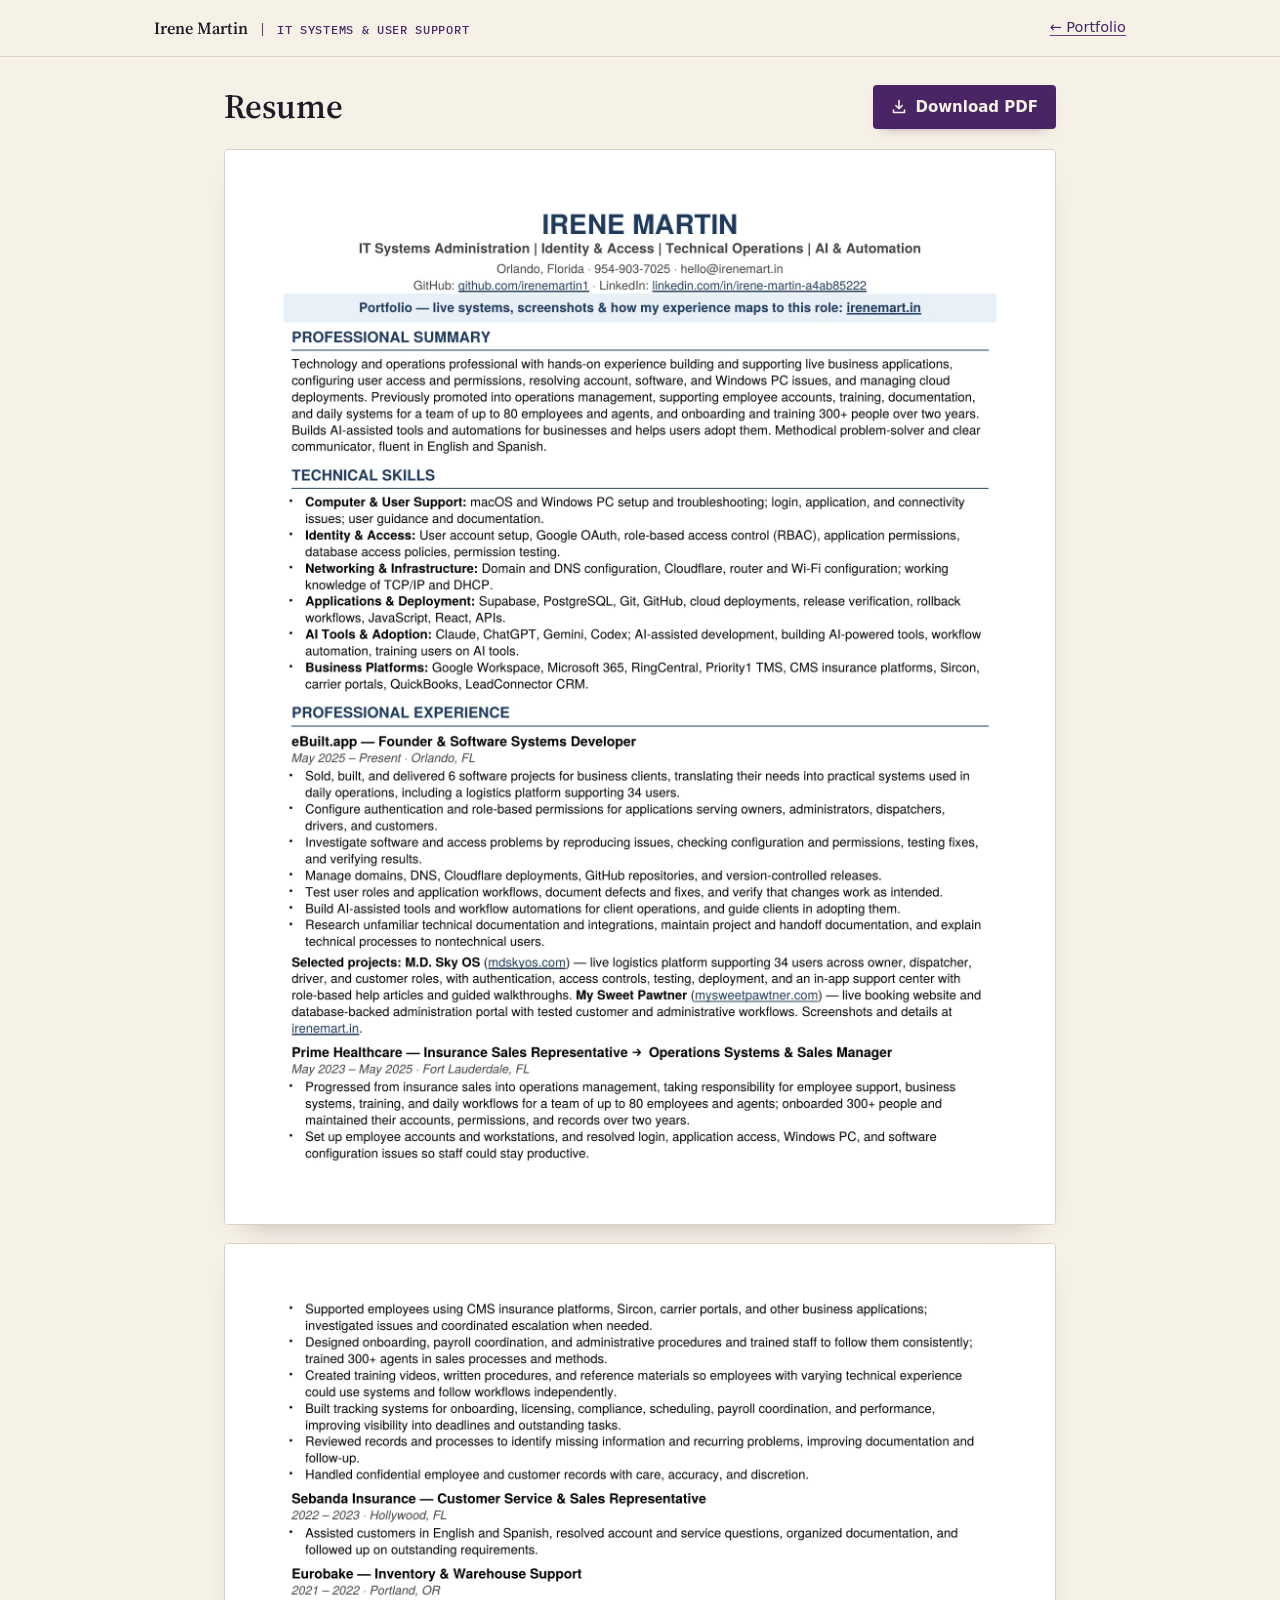
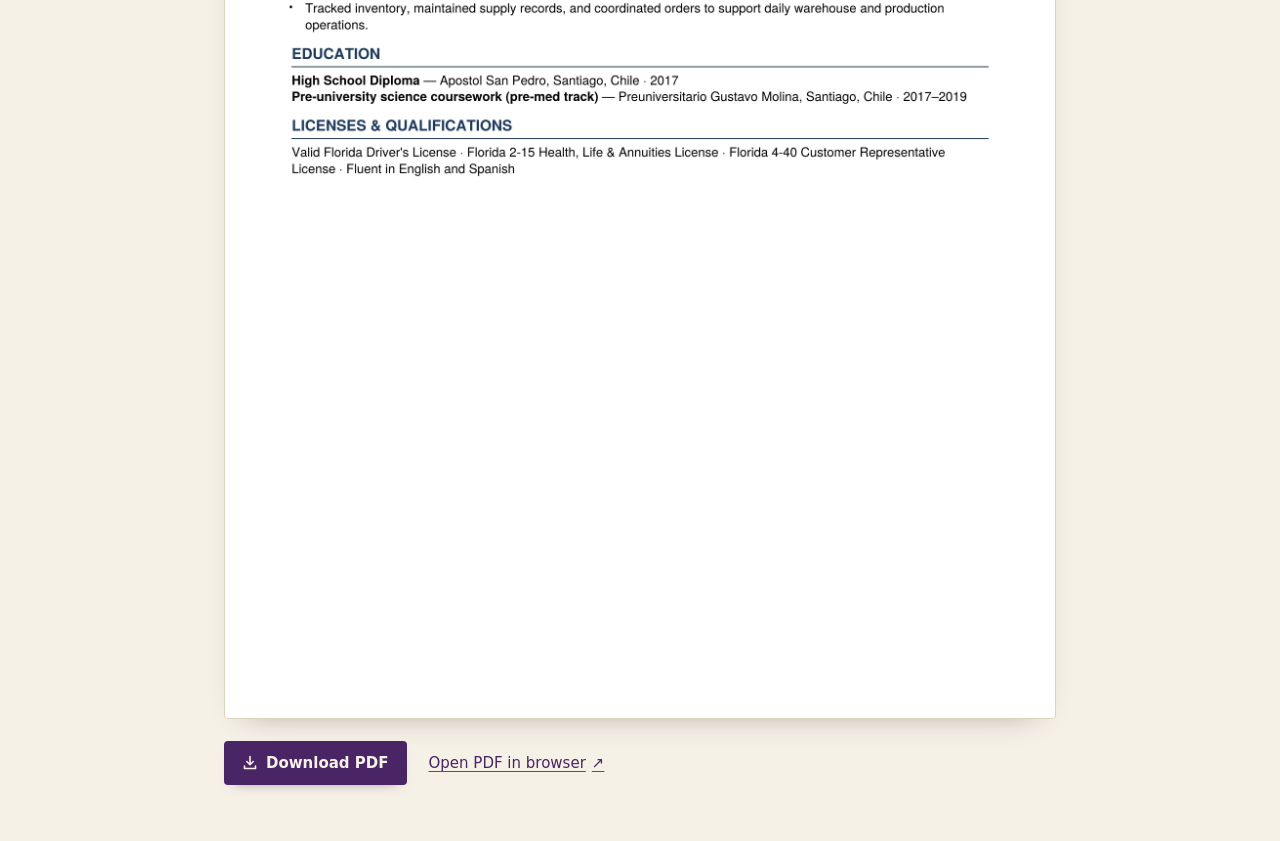
==== resume/index.html @ e800e4c5 "Resume: view page first (/resume/), then download; fresh PDF URL and no-cache headers The old /asset" ====
<!doctype html>
<html lang="en">
<head>
  <meta charset="utf-8">
  <meta name="viewport" content="width=device-width, initial-scale=1">
  <title>Resume: Irene Martin</title>
  <meta name="description" content="Resume of Irene Martin, Orlando FL. IT systems, identity and access, technical operations.">
  <meta name="theme-color" content="#f7f1e5">
  <link rel="canonical" href="https://irenemart.in/resume/">
  <link rel="icon" href="/favicon.svg" type="image/svg+xml">
  <link rel="stylesheet" href="/assets/styles.css?v=26">
</head>
<body class="resume-page">
<a class="skip" href="#main">Skip to content</a>
<header class="topbar">
  <div class="wrap topbar__inner">
    <a class="brand" href="/" aria-label="Irene Martin, IT Systems and User Support — back to portfolio"><span class="brand__name">Irene Martin</span><span class="brand__sep" aria-hidden="true">|</span><span class="brand__role">IT Systems &amp; User Support</span></a>
    <a class="textlink resume-back" href="/">← Portfolio</a>
  </div>
</header>
<main id="main" class="wrap resume">
  <div class="resume__bar">
    <h1 class="resume__title">Resume</h1>
    <a class="btn btn--resume" href="/resume/Irene-Martin-Resume.pdf" download="Irene-Martin-Resume.pdf" aria-label="Download Irene Martin's resume (PDF)"><svg class="ico" viewBox="0 0 16 16" aria-hidden="true" focusable="false"><path d="M8 1.5v8.2m0 0L4.8 6.5M8 9.7l3.2-3.2M2.5 11v2.5h11V11" fill="none" stroke="currentColor" stroke-width="1.6" stroke-linecap="round" stroke-linejoin="round"/></svg>Download PDF</a>
  </div>
  <div class="resume__pages">
    <picture><source type="image/webp" srcset="/resume/page-1.webp"><img class="resume__page" src="/resume/page-1.png" width="1700" height="2200" alt="Irene Martin resume, page 1 of 2: contact details, professional summary, technical skills, and experience at eBuilt.app and Prime Healthcare. Download the PDF for selectable text."></picture>
    <picture><source type="image/webp" srcset="/resume/page-2.webp"><img class="resume__page" src="/resume/page-2.png" width="1700" height="2200" loading="lazy" alt="Irene Martin resume, page 2 of 2. Download the PDF for selectable text."></picture>
  </div>
  <p class="resume__foot"><a class="btn btn--resume" href="/resume/Irene-Martin-Resume.pdf" download="Irene-Martin-Resume.pdf" aria-label="Download Irene Martin's resume (PDF)"><svg class="ico" viewBox="0 0 16 16" aria-hidden="true" focusable="false"><path d="M8 1.5v8.2m0 0L4.8 6.5M8 9.7l3.2-3.2M2.5 11v2.5h11V11" fill="none" stroke="currentColor" stroke-width="1.6" stroke-linecap="round" stroke-linejoin="round"/></svg>Download PDF</a> <a class="textlink" href="/resume/Irene-Martin-Resume.pdf" target="_blank" rel="noopener">Open PDF in browser<span class="sr-only"> (opens in new tab)</span> ↗</a></p>
</main>
</body>
</html>
---- assets/styles.css ----
/* Irene Martin — modern library catalog: cream, plum, structured grids.
   Headings: Source Serif 4 (600). Labels: IBM Plex Mono. Body: system sans. All OFL, self-hosted. */

@font-face { font-family: "Source Serif 4"; src: url("/assets/fonts/source-serif-4-600.woff") format("woff"); font-weight: 600; font-display: swap; }
@font-face { font-family: "IBM Plex Mono"; src: url("/assets/fonts/ibm-plex-mono-400.woff") format("woff"); font-weight: 400; font-display: swap; }
@font-face { font-family: "IBM Plex Mono"; src: url("/assets/fonts/ibm-plex-mono-500.woff") format("woff"); font-weight: 500; font-display: swap; }

:root {
  --cream: #f6f1e7;
  --cream-2: #eee6d6;
  --paper: #fcf9f3;
  --ink: #1f1a26;
  --ink-2: #413a49;
  --muted: #675f6e;
  --line: #ddd2bf;
  --plum: #4a2565;
  --plum-2: #6b3f88;
  --lilac: #ddd0e8;
  --lilac-soft: #efe8f4;
  --night: #1f1928;

  --serif: "Source Serif 4", Georgia, "Times New Roman", serif;
  --sans: ui-sans-serif, system-ui, -apple-system, "Segoe UI", Roboto, "Helvetica Neue", Arial, sans-serif;
  --mono: "IBM Plex Mono", ui-monospace, "SF Mono", Menlo, Consolas, monospace;

  --wrap: 1060px;
  --gutter: clamp(20px, 5vw, 44px);
  color-scheme: light;
}

*, *::before, *::after { box-sizing: border-box; }
html { scroll-behavior: smooth; scroll-padding-top: 60px; -webkit-text-size-adjust: 100%; }
body { margin: 0; background: var(--cream); color: var(--ink); font: 400 16px/1.6 var(--sans); -webkit-font-smoothing: antialiased; }
h1, h2, h3, h4, p, ul, ol, dl, dd, figure { margin: 0; }
ul, ol { padding: 0; list-style: none; }
h1, h2, h3, h4 { font-weight: 600; }
img { display: block; max-width: 100%; height: auto; }
[hidden] { display: none !important; }
a { color: inherit; text-decoration-color: var(--plum-2); text-decoration-thickness: 1px; text-underline-offset: 3px; }
a:hover { color: var(--plum); text-decoration-thickness: 2px; }
:focus-visible { outline: 2px solid var(--plum); outline-offset: 3px; }
.sr-only { position: absolute; width: 1px; height: 1px; overflow: hidden; clip: rect(0 0 0 0); white-space: nowrap; }
.skip { position: absolute; left: 12px; top: -60px; z-index: 10; background: var(--plum); color: var(--cream); padding: 10px 14px; }
.skip:focus { top: 12px; }
.wrap { max-width: var(--wrap); margin: 0 auto; padding: 0 var(--gutter); }

/* Catalog-style labels */
.label, .eyebrow, .kit dt, .status, .timeline__date, .gallery__hint, .idcard dt, .stats span { display: block; margin-top: 8px; font-size: 14px; line-height: 1.45; color: var(--ink-2); }
.label { color: var(--plum); display: flex; align-items: center; gap: 12px; }
.label::after { content: ""; flex: 1; height: 1px; background: var(--line); }
.label--spaced { margin-top: 48px; }

/* Top bar */
.topbar { position: sticky; top: 0; z-index: 5; background: rgba(246, 241, 231, .95); backdrop-filter: blur(8px); -webkit-backdrop-filter: blur(8px); border-bottom: 1px solid var(--line); }
.topbar__inner { display: flex; align-items: center; justify-content: space-between; height: 56px; }
.brand { display: flex; align-items: baseline; gap: 10px; text-decoration: none; color: var(--ink); min-width: 0; }
.brand__name { font: 600 17px/1.1 var(--serif); white-space: nowrap; }
.brand__sep { color: var(--plum-2); font: 400 15px/1 var(--mono); }
.brand__role { font: 500 11.5px/1.2 var(--mono); letter-spacing: .06em; text-transform: uppercase; color: var(--plum); white-space: nowrap; }
.nav { display: flex; gap: 26px; }
.nav a { font-size: 14.5px; color: var(--ink-2); text-decoration: none; padding: 6px 0; }
.nav { align-items: center; }
.nav a:hover, .nav a[aria-current="true"] { color: var(--plum); box-shadow: inset 0 -2px 0 var(--plum); }
@media (max-width: 640px) {
  .topbar__inner { flex-direction: column; align-items: stretch; height: auto; padding-top: 10px; gap: 4px; }
  .brand { gap: 8px; }
  .brand__name { font-size: 16px; }
  .brand__role { font-size: 10px; letter-spacing: .05em; }
  .topbar nav { border-top: 1px solid var(--line); margin: 0 -2px; }
  .nav { justify-content: space-between; gap: 8px; }
  .nav a { display: block; font-size: 14px; padding: 10px 2px; }
}
@media (max-width: 640px) { html { scroll-padding-top: 96px; } }
@media (max-width: 350px) { .brand__name { font-size: 15px; } .brand__role { font-size: 9px; } .brand { gap: 6px; } }

/* Hero */
.hero { padding: clamp(36px, 6vw, 64px) 0 clamp(28px, 4vw, 40px); }
.hero__grid { display: grid; grid-template-columns: minmax(0, 1fr) 190px; gap: 28px clamp(32px, 5vw, 64px); align-items: start; }

/* Portrait as a library card: photo + catalog fields */
.idcard { margin-top: 30px; background: var(--paper); border: 1px solid var(--line); border-top: 3px solid var(--plum); border-radius: 4px; padding: 6px; }
.portrait { width: 100%; aspect-ratio: 4 / 5; object-fit: cover; object-position: center; border-radius: 2px; }
.idcard__info { padding: 10px 6px 4px; }
.idcard__name { display: block; font: 600 19px/1.15 var(--serif); color: var(--ink); }
.idcard__rows { margin-top: 8px; border-top: 1px solid var(--line); }
.idcard__rows div { display: grid; grid-template-columns: 54px 1fr; gap: 8px; padding: 5px 0; border-bottom: 1px dashed var(--line); font-size: 13px; }
.idcard__rows div:last-child { border-bottom: 0; }
.idcard dt { font-size: 10.5px; color: var(--plum-2); padding-top: 2px; }
.idcard dd { color: var(--ink-2); }

.eyebrow { color: var(--plum); }
.hero h1 { margin-top: 14px; font: 600 clamp(32px, 4.2vw, 50px)/1.08 var(--serif); letter-spacing: -.015em; color: var(--ink); max-width: 20ch; }
.amp { color: var(--plum-2); }
.hero__lede { margin-top: 18px; max-width: 58ch; font-size: 19px; line-height: 1.55; color: var(--ink); }
.hero__body { margin-top: 12px; max-width: 66ch; font-size: 16px; line-height: 1.65; color: var(--ink-2); }
.hero__actions { margin-top: 24px; display: flex; flex-wrap: wrap; align-items: center; gap: 12px 22px; }

.btn { display: inline-flex; align-items: center; gap: 6px; min-height: 44px; padding: 0 20px; background: var(--plum); color: var(--cream); font-weight: 500; font-size: 15px; text-decoration: none; border-radius: 4px; transition: background .2s, color .2s; }
.btn:hover { background: var(--ink); color: var(--cream); }
.btn--primary { min-height: 50px; padding: 0 24px; font-size: 15.5px; font-weight: 600; box-shadow: 0 8px 18px -10px rgba(74, 37, 101, .7); }
.ico { width: 16px; height: 16px; flex: none; }
.btn--outline { background: transparent; color: var(--plum); box-shadow: inset 0 0 0 1px var(--plum); }
.btn--outline:hover { background: var(--lilac-soft); color: var(--plum); }
.textlink { display: inline-flex; align-items: center; gap: 6px; font-size: 15px; color: var(--plum); }

@media (max-width: 860px) {
  .hero__grid { grid-template-columns: 1fr; }
  .idcard { order: -1; margin-top: 0; display: grid; grid-template-columns: 96px minmax(0, 1fr); gap: 14px; align-items: center; max-width: 380px; }
  .idcard__info { padding: 0 4px 0 0; }
}

/* Stat strip */
.proof { padding: 0 0 clamp(8px, 2vw, 16px); }
.stats { display: grid; grid-template-columns: repeat(3, minmax(0, 1fr)); border: 1px solid var(--line); border-radius: 4px; background: var(--paper); }
.stats li { padding: 18px 22px; }
.stats li + li { border-left: 1px solid var(--line); }
.stats b { display: block; font: 600 clamp(28px, 3.4vw, 38px)/1 var(--serif); color: var(--plum); }
.stats span { display: block; margin-top: 8px; font-size: 11px; color: var(--muted); letter-spacing: .04em; }
.stats__link { display: inline-block; margin-top: 8px; font-size: 13px; font-weight: 500; color: var(--plum); }
.stats__link span { display: inline; margin: 0; font-size: inherit; color: #c99a2e; letter-spacing: 0; }
@media (max-width: 640px) {
  .stats { grid-template-columns: 1fr; }
  .stats li + li { border-left: 0; border-top: 1px solid var(--line); }
}

/* Sections */
.section { padding: clamp(48px, 7vw, 80px) 0; }
.section--tint { background: var(--cream-2); }
.title { font: 600 clamp(28px, 3.4vw, 38px)/1.12 var(--serif); color: var(--ink); letter-spacing: -.01em; }
.title--sm { font-size: clamp(24px, 2.8vw, 30px); }
.section--tight { padding: clamp(40px, 5vw, 60px) 0; }

/* What OCLS needs. Where I've done it. */
.fit { margin-top: 22px; border-top: 2px solid var(--plum); }
.fit > div { display: grid; grid-template-columns: 260px minmax(0, 1fr); gap: 4px 28px; padding: 16px 0; border-bottom: 1px solid var(--line); }
.fit dt { font: 600 18px/1.3 var(--serif); color: var(--ink); }
.fit dt span { display: block; margin-top: 5px; font: 500 10.5px/1.3 var(--mono); letter-spacing: .06em; text-transform: uppercase; color: var(--plum-2); }
.fit dd { font-size: 15.5px; line-height: 1.6; color: var(--ink-2); }
@media (max-width: 700px) { .fit > div { grid-template-columns: 1fr; } }

/* How I approach a problem */
.steps { margin-top: 18px; display: grid; grid-template-columns: repeat(5, minmax(0, 1fr)); gap: 0 22px; counter-reset: st; }
.steps li { counter-increment: st; padding-top: 14px; border-top: 2px solid var(--plum); font-size: 14.5px; line-height: 1.55; color: var(--ink-2); }
.steps li::before { content: counter(st); display: block; margin-bottom: 6px; font: 500 12px/1 var(--mono); color: var(--plum-2); }
.steps b { display: block; margin-bottom: 4px; font: 600 17px/1.25 var(--serif); color: var(--ink); }
@media (max-width: 900px) {
  .steps { grid-template-columns: 1fr; gap: 0; }
  .steps li { display: grid; grid-template-columns: 26px minmax(0, 1fr); column-gap: 10px; padding: 12px 0; border-top: 1px solid var(--line); }
  .steps li:first-child { border-top: 2px solid var(--plum); }
  .steps li::before { grid-row: span 2; margin: 3px 0 0; }
  .steps b { margin-bottom: 2px; }
}

/* Skills index */
.kit { margin-top: 14px; background: var(--paper); border: 1px solid var(--line); border-radius: 4px; padding: 4px 20px; }
.kit div { display: grid; grid-template-columns: 240px minmax(0, 1fr); gap: 4px 20px; padding: 11px 0; }
.kit div + div { border-top: 1px solid var(--line); }
.kit dt { color: var(--plum); padding-top: 2px; font-size: 11.5px; }
.kit dd { font-size: 15px; color: var(--ink-2); }
@media (max-width: 600px) { .kit div { grid-template-columns: 1fr; } .kit { padding: 4px 16px; } }

/* Work */
.projects { display: grid; gap: 20px; }
.project { display: grid; grid-template-columns: 1fr; gap: 28px; align-items: start; background: var(--paper); border: 1px solid var(--line); border-top: 4px solid var(--plum); border-radius: 4px; padding: clamp(22px, 3vw, 32px); overflow: hidden; }
.project__text { display: grid; grid-template-columns: minmax(0, 1fr) minmax(0, 1.2fr); gap: 0 40px; min-width: 0; }
.project__text > .status, .project__text > h3, .project__text > .project__sub { grid-column: 1; }
.project__text > .ticks { grid-column: 2; grid-row: 1 / span 4; margin-top: 0; }
.project__text > .project__foot { grid-column: 1; align-self: end; border-top: 0; padding-top: 18px; flex-direction: column; align-items: flex-start; }
@media (max-width: 900px) {
  .project__text { display: flex; flex-direction: column; }
  .project__text > .ticks { margin-top: 16px; }
  .project__text > .project__foot { border-top: 1px solid var(--line); padding-top: 14px; flex-direction: row; align-items: center; }
}
.status { display: inline-flex; align-items: center; gap: 8px; color: var(--plum); }
.status span { width: 8px; height: 8px; border-radius: 50%; background: #3f8a5a; box-shadow: 0 0 0 3px rgba(63, 138, 90, .18); }
.project h3 { margin-top: 10px; font: 600 28px/1.1 var(--serif); color: var(--ink); }
.project__sub { margin-top: 4px; font-size: 14.5px; color: var(--muted); }
.ticks { margin-top: 16px; flex: 1; }
.ticks li { position: relative; padding-left: 18px; margin-bottom: 7px; font-size: 15px; color: var(--ink-2); }
.ticks li::before { content: ""; position: absolute; left: 0; top: .6em; width: 7px; height: 7px; background: var(--plum-2); border-radius: 1px; }
.project__foot { margin-top: 14px; padding-top: 14px; border-top: 1px solid var(--line); display: flex; flex-wrap: wrap; justify-content: space-between; align-items: center; gap: 10px 16px; }
.project__foot span { font: 400 12.5px/1.4 var(--mono); color: var(--muted); }
@media (max-width: 900px) { .project { grid-template-columns: 1fr; } }

/* Phone-frame galleries */
.gallery { min-width: 0; }
.gallery__row { display: flex; justify-content: safe center; align-items: flex-start; padding: 8px 4px 12px; overflow-x: auto; scroll-snap-type: x proximity; scrollbar-width: thin; }
.phone { scroll-snap-align: start; }
.phone { flex: none; width: 176px; margin: 0; position: relative; }
.gallery__row { gap: 14px; }
.phone + .phone { margin-left: 0; }
.phone:nth-child(2) { margin-top: 24px; }
.gallery { border-top: 1px solid var(--line); padding-top: 22px; }
.phone__btn { display: block; width: 100%; padding: 7px; border: 0; border-radius: 26px; background: var(--night); box-shadow: 0 1px 0 rgba(255,255,255,.08) inset, 0 18px 34px -16px rgba(31, 26, 38, .55), 0 2px 6px rgba(31, 26, 38, .2); cursor: zoom-in; transition: transform .25s ease; }
.phone__btn:hover { transform: translateY(-4px); }
.phone__btn:focus-visible { outline: 3px solid var(--plum-2); outline-offset: 4px; }
.phone__btn picture, .phone__btn img { display: block; width: 100%; height: auto; border-radius: 20px; background: #eee; }
.phone figcaption { margin-top: 10px; padding: 0 6px; font-size: 12.5px; line-height: 1.4; color: var(--muted); text-align: center; }
.phone--wide { width: 250px; }
.gallery__hint { display: none; }
.gallery:not(.is-static) .gallery__hint { display: block; margin-top: 4px; color: var(--plum-2); text-align: right; }
@media (max-width: 900px) {
  .gallery { margin: 0 calc(-1 * clamp(22px, 3vw, 32px)); }
  .gallery__row { justify-content: flex-start; gap: 16px; overflow-x: auto; scroll-snap-type: x mandatory; padding: 8px clamp(22px, 3vw, 32px) 12px; scrollbar-width: thin; -webkit-overflow-scrolling: touch; }
  .phone, .phone + .phone { margin: 0; scroll-snap-align: start; }
  .phone { width: 62vw; max-width: 220px; }
  .phone--wide { width: 78vw; max-width: 300px; }
  .gallery.is-static .gallery__hint { display: none; }
.gallery:not(.is-static) .gallery__hint { display: block; margin-top: 4px; color: var(--plum-2); text-align: right; }
  .gallery__hint { display: block; padding: 0 clamp(22px, 3vw, 32px); color: var(--plum-2); }
}

.more-shots { margin-top: 6px; }
.more-shots summary { display: inline-flex; align-items: center; gap: 8px; cursor: pointer; padding: 8px 14px; border: 1px solid var(--line); border-radius: 999px; font-size: 14px; font-weight: 500; color: var(--plum); list-style: none; }
.more-shots summary::-webkit-details-marker { display: none; }
.more-shots summary::after { content: "+"; font: 500 16px/1 var(--mono); }
.more-shots[open] summary::after { content: "−"; }
.more-shots summary:hover { background: var(--lilac-soft); }
.gallery__row--more { margin-top: 14px; justify-content: flex-start; }
.gallery__row--more .phone { width: 150px; }
.gallery__row--more .phone:nth-child(2) { margin-top: 0; }
.project + .project { margin-top: 20px; }

/* Lightbox */
.lightbox { padding: 0; border: 0; background: transparent; max-width: 92vw; max-height: 92vh; overflow: visible; }
.lightbox::backdrop { background: rgba(31, 25, 40, .86); }
.lightbox__img { display: block; max-width: 92vw; max-height: 88vh; width: auto; height: auto; border-radius: 18px; box-shadow: 0 20px 60px rgba(0,0,0,.5); }
.lightbox__close { position: absolute; top: -14px; right: -14px; width: 40px; height: 40px; border-radius: 50%; border: 0; background: var(--cream); color: var(--plum); font-size: 24px; line-height: 40px; cursor: pointer; }
.lightbox__close:focus-visible { outline: 2px solid var(--lilac); outline-offset: 2px; }
@media (max-width: 600px) { .lightbox__close { top: 8px; right: 8px; } }

/* Experience */
.timeline { margin-top: 14px; background: var(--paper); border: 1px solid var(--line); border-radius: 4px; padding: 0 20px; }
.timeline li { display: grid; grid-template-columns: 170px minmax(0, 1fr); gap: 4px 24px; padding: 16px 0; }
.timeline li + li { border-top: 1px solid var(--line); }
.timeline__date { color: var(--plum-2); padding-top: 3px; font-size: 11.5px; }
.timeline__role { font-size: 16px; }
.timeline__role b { font-weight: 600; }
.timeline li p:last-child { margin-top: 4px; font-size: 15px; color: var(--ink-2); }
@media (max-width: 600px) { .timeline li { grid-template-columns: 1fr; } .timeline { padding: 0 16px; } }

/* Contact */
.contact { background: var(--night); color: var(--cream); padding: clamp(48px, 7vw, 72px) 0 0; }
.contact .title { color: var(--cream); }
.contact__grid { display: grid; grid-template-columns: minmax(0, 1fr) auto; gap: 18px 40px; align-items: end; padding-bottom: clamp(36px, 5vw, 56px); }
.contact__note { margin-top: 8px; color: #c4bacb; font-size: 15px; }
.contact__links { text-align: right; }
.contact__email { font: 600 clamp(24px, 3.4vw, 36px)/1.15 var(--serif); text-decoration-color: var(--lilac); text-underline-offset: 6px; overflow-wrap: anywhere; }
.contact__email:hover { color: var(--lilac); }
.contact__links p { margin-top: 14px; display: flex; flex-wrap: wrap; justify-content: flex-end; gap: 8px 22px; font-size: 14.5px; }
.contact a { text-decoration-color: var(--lilac); }
.contact a:hover { color: var(--lilac); }
.contact :focus-visible { outline-color: var(--lilac); }
.footer { position: relative; display: flex; flex-wrap: wrap; justify-content: space-between; gap: 10px; padding-top: 18px; padding-bottom: 28px; font-size: 13px; color: #a69caf; }
.footer::before { content: ""; position: absolute; top: 0; left: var(--gutter); right: var(--gutter); border-top: 1px solid #382d44; }
@media (max-width: 700px) {
  .contact__grid { grid-template-columns: 1fr; }
  .contact__links { text-align: left; }
  .contact__links p { justify-content: flex-start; }
}

@media (prefers-reduced-motion: reduce) { html { scroll-behavior: auto; } * { transition: none !important; } }
@media print { .topbar { display: none; } .contact { background: #fff; color: #000; } }

/* Mobile hero + tap targets (kept last so it wins the cascade) */
@media (max-width: 640px) {
  .idcard { grid-template-columns: 80px minmax(0, 1fr); gap: 12px; max-width: none; }
  .idcard__name { font-size: 17px; }
  .idcard__rows div { grid-template-columns: 42px 1fr; gap: 6px; font-size: 13px; }
  .hero h1 { margin-top: 10px; font-size: clamp(29px, 8.4vw, 36px); }
  .hero__lede { font-size: 17px; }
  .hero__body { font-size: 15.5px; }
  .hero__actions .btn { flex: 1 1 100%; justify-content: center; }
}
.stats__link { display: inline-block; padding: 6px 0; }
.brand { padding: 4px 0; }
.title + .project { margin-top: 28px; }
.stats span { font-size: 12.5px; letter-spacing: .02em; }
@media (max-width: 640px) {
  .stats li { display: grid; grid-template-columns: 72px minmax(0, 1fr); column-gap: 14px; align-items: center; padding: 14px 18px; }
  .stats span { margin-top: 0; }
  .stats__link { grid-column: 2; margin-top: 4px; }
}

/* ===== v23: direct layout ===== */
.hero .wrap { max-width: var(--wrap); }
.id { display: flex; align-items: center; gap: 18px; }
.id .portrait { width: 120px; flex: none; aspect-ratio: 4 / 5; border-radius: 4px; }
.id__name { font: 600 24px/1.1 var(--serif); color: var(--ink); }
.id__role { margin-top: 4px; font: 500 11.5px/1.3 var(--mono); letter-spacing: .06em; text-transform: uppercase; color: var(--plum); }
.id__meta { margin-top: 10px; display: flex; flex-wrap: wrap; gap: 4px 0; font-size: 14px; color: var(--ink-2); }
.id__meta li + li::before { content: "·"; margin: 0 9px; color: var(--muted); }
.id__meta a { color: var(--ink); text-decoration-color: var(--plum-2); text-underline-offset: 3px; }
.hero .eyebrow { margin-top: 30px; font: 500 12px/1.4 var(--mono); letter-spacing: .05em; text-transform: uppercase; }
.hero h1 { max-width: 30ch; font-size: clamp(27px, 3.3vw, 40px); line-height: 1.15; }
.hero__lede { max-width: 66ch; font-size: 17px; color: var(--ink-2); }
.hero .stats { margin-top: 26px; }
.section__note { margin-top: 6px; font-size: 14.5px; color: var(--muted); }
.subtitle { margin-top: 48px; font: 600 clamp(21px, 2.4vw, 26px)/1.2 var(--serif); color: var(--ink); scroll-margin-top: 96px; }
.subtitle + .project { margin-top: 20px; }
.fit__tools { margin-top: 6px; font: 400 12.5px/1.6 var(--mono); color: var(--plum-2); }
.fit__tools--only { margin-top: 0; }
#work .timeline { margin-top: 22px; }

/* topbar: single row everywhere */
@media (max-width: 640px) {
  .topbar__inner { flex-direction: row; align-items: center; height: 58px; padding-top: 0; gap: 10px; }
  .brand { flex-direction: column; align-items: flex-start; gap: 3px; }
  .brand__sep { display: none; }
  .brand__name { font-size: 15.5px; }
  .brand__role { font-size: 9px; }
  .topbar nav { border-top: 0; margin: 0; }
  .nav { gap: 14px; }
  .nav a { font-size: 13.5px; padding: 12px 0; }
  html { scroll-padding-top: 66px; }
  .subtitle { scroll-margin-top: 66px; }
  .id { gap: 14px; align-items: flex-start; }
  .id .portrait { width: 84px; }
  .id__name { font-size: 20px; }
  .id__meta { font-size: 13px; }
  .id__meta li + li::before { margin: 0 6px; }
  .hero .eyebrow { margin-top: 24px; font-size: 11px; }
  .hero h1 { font-size: clamp(24px, 6.8vw, 30px); }
  .hero__lede { font-size: 15.5px; }
  .hero__actions .btn { flex: 1 1 40%; }
}
@media (max-width: 340px) { .brand__role { display: none; } }
@media (max-width: 380px) { .nav { gap: 11px; } .nav a { font-size: 13px; } }
.id__meta a { display: inline-block; padding: 3px 0; }
@media (max-width: 640px) { .id__meta { display: block; margin-top: 8px; } .id__meta li { margin-top: 2px; } .id__meta li + li::before { content: none; } }

/* ===== v24: resume buttons ===== */
.hero__resume { margin-top: 22px; }
.btn--resume { min-height: 54px; padding: 0 26px; gap: 10px; font-size: 16px; font-weight: 600; background: var(--plum); color: var(--cream); box-shadow: 0 10px 22px -10px rgba(74, 37, 101, .75); }
.btn--resume .ico { width: 18px; height: 18px; }
.btn--resume:hover { background: var(--ink); color: var(--cream); }
.nav__resume { display: inline-block; padding: 6px 14px !important; border-radius: 999px; background: var(--plum); color: var(--cream) !important; font-weight: 600; box-shadow: none !important; }
.nav__resume:hover { background: var(--ink); }
.contact__row { display: flex; flex-wrap: wrap; align-items: center; justify-content: flex-end; gap: 14px 22px; }
.btn--resume-dark { background: var(--cream); color: var(--plum); box-shadow: none; }
.btn--resume-dark:hover { background: var(--lilac); color: var(--night); }
.contact .btn--resume-dark { text-decoration: none; }
@media (max-width: 860px) { .contact__row { justify-content: flex-start; } }
@media (max-width: 640px) {
  .btn--resume { width: 100%; justify-content: center; }
  .nav { gap: 10px; }
  .nav a { font-size: 13px; }
  .nav__resume { padding: 6px 11px !important; }
}
@media (max-width: 360px) { .nav { gap: 8px; } .nav a { font-size: 12.5px; } .nav__resume { padding: 5px 9px !important; } }
.nav a, .stats__link { white-space: nowrap; }
@media (max-width: 400px) { .nav { gap: 9px; } .nav a { font-size: 12.5px; } .brand__name { font-size: 14.5px; } }
/* v25: smaller hero resume button, no nav pill */
.btn--resume { min-height: 44px; padding: 0 18px; gap: 8px; font-size: 15px; box-shadow: 0 6px 14px -10px rgba(74, 37, 101, .7); }
.btn--resume .ico { width: 16px; height: 16px; }
@media (max-width: 640px) { .btn--resume { width: auto; } }
@media (max-width: 380px) { .brand__role { font-size: 8.5px; } }
/* v26: resume viewer page */
.resume-back { font-size: 14.5px; }
.resume { padding-top: 28px; padding-bottom: 56px; max-width: 920px; }
.resume__bar { display: flex; flex-wrap: wrap; align-items: center; justify-content: space-between; gap: 14px; }
.resume__title { font: 600 clamp(26px, 3vw, 34px)/1.1 var(--serif); color: var(--ink); }
.resume__pages { margin-top: 20px; display: grid; gap: 18px; }
.resume__page { display: block; width: 100%; height: auto; background: #fff; border: 1px solid var(--line); border-radius: 4px; box-shadow: 0 14px 30px -22px rgba(33, 26, 40, .45); }
.resume__foot { margin-top: 22px; display: flex; flex-wrap: wrap; align-items: center; gap: 12px 22px; }
@media (max-width: 640px) { .resume-page .brand__role { display: block; } }
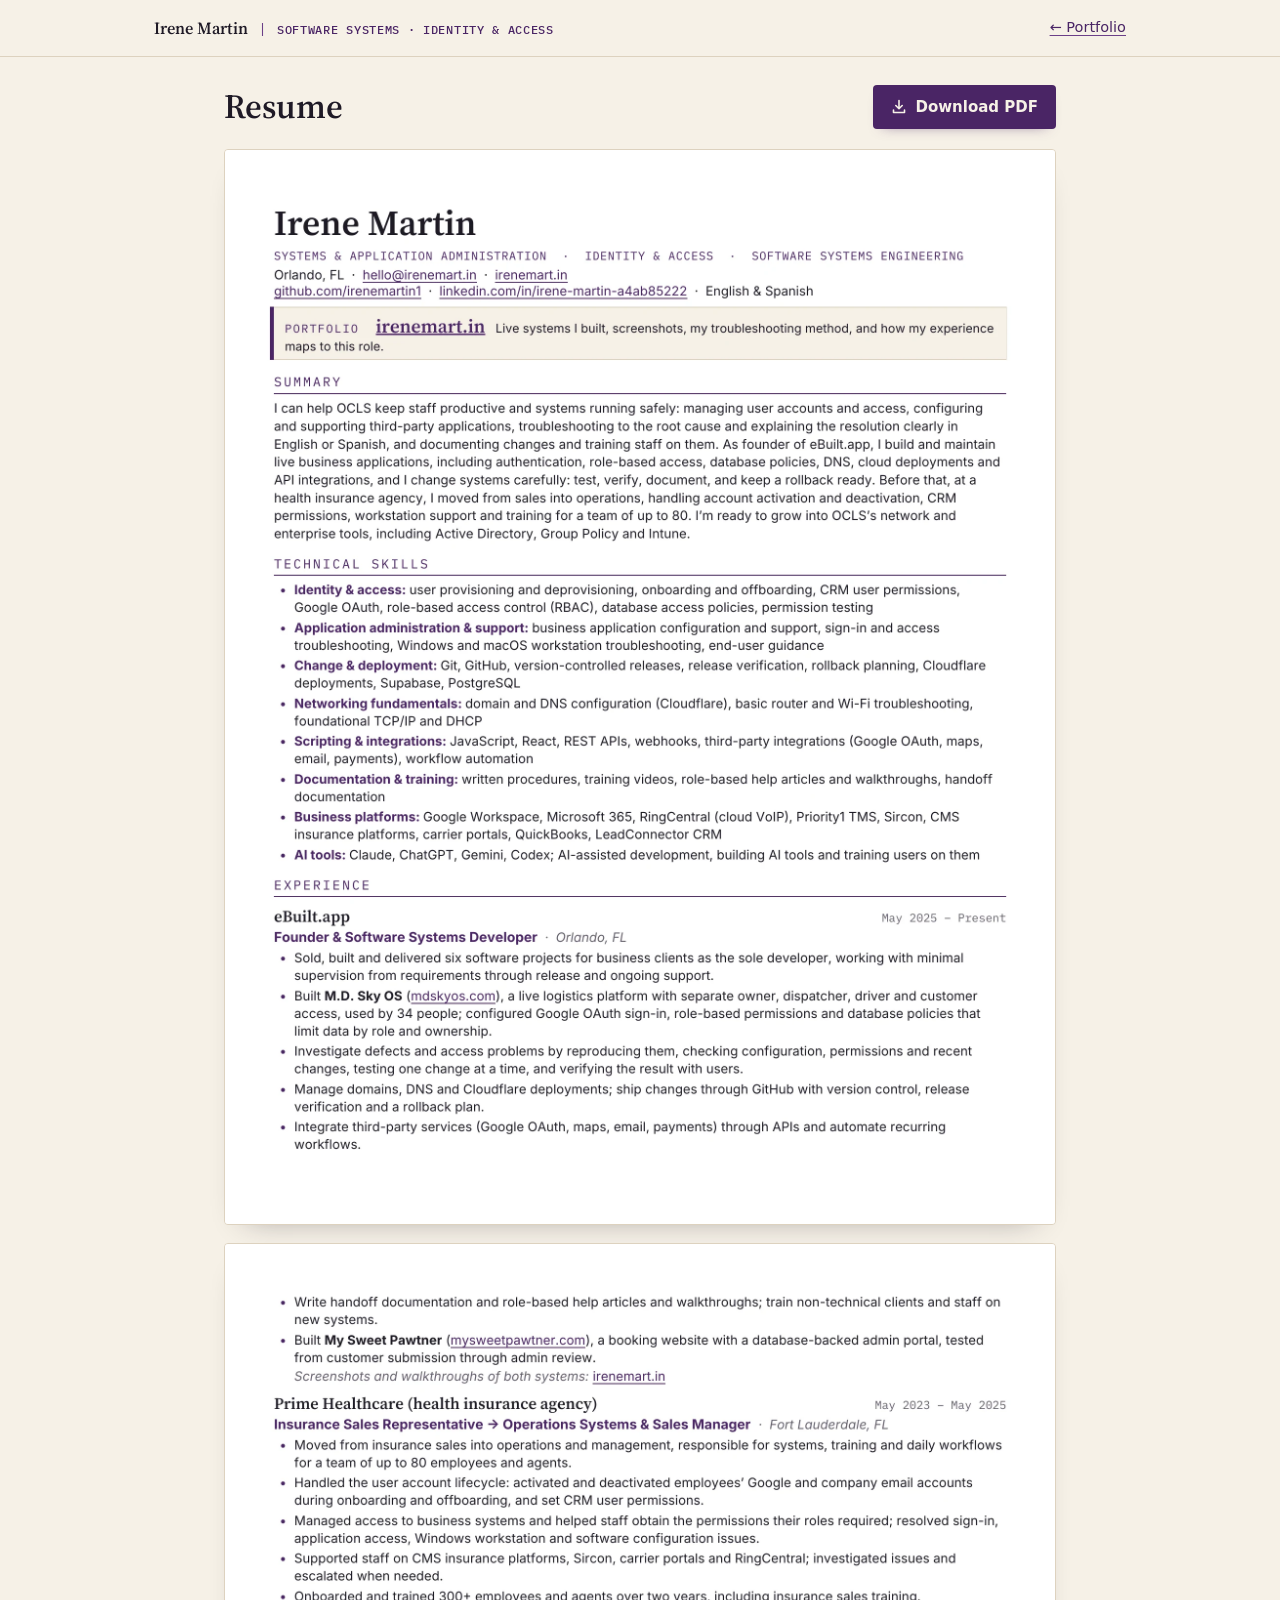
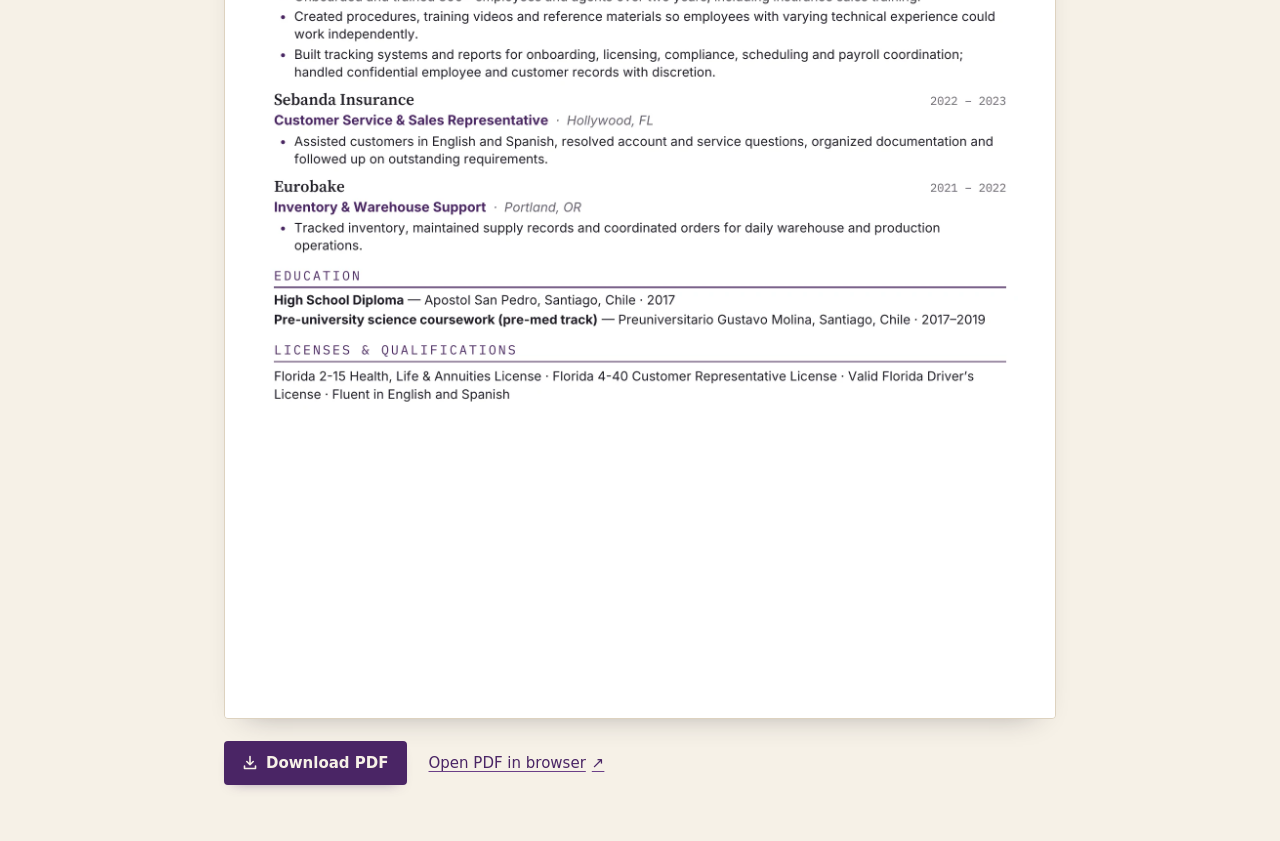
==== commit ccfc6a81: "OCLS audit: engineering positioning, Prime account/CRM work, conservative networking, enterprise-too" ====
--- a/resume/index.html
+++ b/resume/index.html
@@ -8,13 +8,13 @@
   <meta name="theme-color" content="#f7f1e5">
   <link rel="canonical" href="https://irenemart.in/resume/">
   <link rel="icon" href="/favicon.svg" type="image/svg+xml">
-  <link rel="stylesheet" href="/assets/styles.css?v=26">
+  <link rel="stylesheet" href="/assets/styles.css?v=30">
 </head>
 <body class="resume-page">
 <a class="skip" href="#main">Skip to content</a>
 <header class="topbar">
   <div class="wrap topbar__inner">
-    <a class="brand" href="/" aria-label="Irene Martin, IT Systems and User Support — back to portfolio"><span class="brand__name">Irene Martin</span><span class="brand__sep" aria-hidden="true">|</span><span class="brand__role">IT Systems &amp; User Support</span></a>
+    <a class="brand" href="/" aria-label="Irene Martin, Software Systems, Identity and Access — back to portfolio"><span class="brand__name">Irene Martin</span><span class="brand__sep" aria-hidden="true">|</span><span class="brand__role"><span class="hide-sm">Software </span>Systems · Identity &amp; Access</span></a>
     <a class="textlink resume-back" href="/">← Portfolio</a>
   </div>
 </header>
@@ -24,7 +24,7 @@
     <a class="btn btn--resume" href="/resume/Irene-Martin-Resume.pdf" download="Irene-Martin-Resume.pdf" aria-label="Download Irene Martin's resume (PDF)"><svg class="ico" viewBox="0 0 16 16" aria-hidden="true" focusable="false"><path d="M8 1.5v8.2m0 0L4.8 6.5M8 9.7l3.2-3.2M2.5 11v2.5h11V11" fill="none" stroke="currentColor" stroke-width="1.6" stroke-linecap="round" stroke-linejoin="round"/></svg>Download PDF</a>
   </div>
   <div class="resume__pages">
-    <picture><source type="image/webp" srcset="/resume/page-1.webp"><img class="resume__page" src="/resume/page-1.png" width="1700" height="2200" alt="Irene Martin resume, page 1 of 2: contact details, professional summary, technical skills, and experience at eBuilt.app and Prime Healthcare. Download the PDF for selectable text."></picture>
+    <picture><source type="image/webp" srcset="/resume/page-1.webp"><img class="resume__page" src="/resume/page-1.png" width="1700" height="2200" alt="Irene Martin resume, page 1 of 2: contact details, portfolio link, summary, technical skills, and experience at eBuilt.app. Download the PDF for selectable text."></picture>
     <picture><source type="image/webp" srcset="/resume/page-2.webp"><img class="resume__page" src="/resume/page-2.png" width="1700" height="2200" loading="lazy" alt="Irene Martin resume, page 2 of 2. Download the PDF for selectable text."></picture>
   </div>
   <p class="resume__foot"><a class="btn btn--resume" href="/resume/Irene-Martin-Resume.pdf" download="Irene-Martin-Resume.pdf" aria-label="Download Irene Martin's resume (PDF)"><svg class="ico" viewBox="0 0 16 16" aria-hidden="true" focusable="false"><path d="M8 1.5v8.2m0 0L4.8 6.5M8 9.7l3.2-3.2M2.5 11v2.5h11V11" fill="none" stroke="currentColor" stroke-width="1.6" stroke-linecap="round" stroke-linejoin="round"/></svg>Download PDF</a> <a class="textlink" href="/resume/Irene-Martin-Resume.pdf" target="_blank" rel="noopener">Open PDF in browser<span class="sr-only"> (opens in new tab)</span> ↗</a></p>
--- a/assets/styles.css
+++ b/assets/styles.css
@@ -60,7 +60,10 @@
 .nav { display: flex; gap: 26px; }
 .nav a { font-size: 14.5px; color: var(--ink-2); text-decoration: none; padding: 6px 0; }
 .nav { align-items: center; }
-.nav a:hover, .nav a[aria-current="true"] { color: var(--plum); box-shadow: inset 0 -2px 0 var(--plum); }
+.nav a[aria-current="true"] { color: var(--plum); box-shadow: inset 0 -2px 0 var(--plum); }
+@media (hover: hover) { .nav a:hover { color: var(--plum); } }
+.nav a:focus { outline: none; }
+.nav a:focus-visible { outline: 2px solid var(--plum-2); outline-offset: 3px; }
 @media (max-width: 640px) {
   .topbar__inner { flex-direction: column; align-items: stretch; height: auto; padding-top: 10px; gap: 4px; }
   .brand { gap: 8px; }
@@ -364,3 +367,61 @@
 .resume__page { display: block; width: 100%; height: auto; background: #fff; border: 1px solid var(--line); border-radius: 4px; box-shadow: 0 14px 30px -22px rgba(33, 26, 40, .45); }
 .resume__foot { margin-top: 22px; display: flex; flex-wrap: wrap; align-items: center; gap: 12px 22px; }
 @media (max-width: 640px) { .resume-page .brand__role { display: block; } }
+
+/* ===== v27: swipe galleries ===== */
+.gallery__row { padding: 12px 4px 30px; overscroll-behavior-x: contain; scroll-behavior: smooth; }
+@media (hover: none) { .phone__btn:hover { transform: none; } }
+@media (prefers-reduced-motion: reduce) { .gallery__row { scroll-behavior: auto; } }
+.gallery__ctrl { display: flex; align-items: center; justify-content: center; gap: 14px; margin-top: -10px; }
+.gallery__ctrl[hidden] { display: none; }
+.gallery__ctrl button { display: grid; place-items: center; width: 40px; height: 40px; border: 1px solid var(--line); border-radius: 50%; background: var(--paper); color: var(--plum); font: 500 20px/1 var(--sans, inherit); cursor: pointer; }
+.gallery__ctrl button:hover:not(:disabled) { background: var(--lilac-soft); }
+.gallery__ctrl button:disabled { opacity: .35; cursor: default; }
+.gallery__ctrl button:focus-visible { outline: 3px solid var(--plum-2); outline-offset: 2px; }
+.gallery__count { min-width: 52px; text-align: center; font: 500 12.5px/1 var(--mono); color: var(--muted); }
+@media (max-width: 900px) {
+  .gallery__row, .gallery__row--more {
+    gap: 14px; justify-content: flex-start;
+    padding: 12px clamp(22px, 3vw, 32px) 30px;
+    scroll-padding-inline: clamp(22px, 3vw, 32px);
+    scroll-snap-type: x mandatory; scrollbar-width: none;
+  }
+  .gallery__row::-webkit-scrollbar { display: none; }
+  .gallery__row--more { margin: 14px calc(-1 * clamp(22px, 3vw, 32px)) 0; }
+  .phone, .phone + .phone, .phone:nth-child(2) { margin: 0; scroll-snap-align: start; scroll-snap-stop: always; }
+  .phone { width: 60vw; max-width: 210px; }
+  .phone--wide { width: 74vw; max-width: 290px; }
+  .gallery__row--more .phone { width: 52vw; max-width: 180px; }
+  .gallery__ctrl { padding: 0 clamp(22px, 3vw, 32px); }
+}
+.project { grid-template-columns: minmax(0, 1fr); }
+.more-shots { min-width: 0; max-width: 100%; }
+@media (min-width: 641px) and (max-width: 900px) {
+  .phone { width: 180px; }
+  .phone--wide { width: 250px; }
+  .gallery__row--more .phone { width: 150px; }
+}
+/* v27: deeper troubleshooting rows */
+.steps__lede { max-width: 70ch; color: var(--ink-2); font-size: 15.5px; line-height: 1.6; }
+.steps--deep { grid-template-columns: minmax(0, 1fr); gap: 0; border-top: 2px solid var(--plum); }
+.steps--deep li { display: grid; grid-template-columns: 34px 230px minmax(0, 1fr); column-gap: 18px; align-items: baseline; padding: 16px 0; border-top: 0; border-bottom: 1px solid var(--line); font-size: 15.5px; line-height: 1.6; }
+.steps--deep li::before { margin: 0; grid-row: 1; }
+.steps--deep b { margin: 0; font-size: 18px; }
+@media (max-width: 760px) {
+  .steps--deep li { grid-template-columns: 26px minmax(0, 1fr); column-gap: 10px; padding: 14px 0; }
+  .steps--deep li:first-child { border-top: 0; }
+  .steps--deep li::before { grid-row: span 2; margin-top: 4px; }
+  .steps--deep b { margin-bottom: 4px; }
+}
+/* v28: lightbox close button sits above the image, never on it */
+.lightbox { max-height: none; }
+.lightbox__img { margin-top: 54px; max-height: calc(100vh - 90px); max-height: calc(100dvh - 90px); }
+.lightbox__close, .lightbox__close { top: 0; right: 0; }
+@media (max-width: 600px) { .lightbox__close { top: 0; right: 0; } }
+.notfound { padding: 80px 0 100px; }
+.notfound p { margin-top: 12px; color: var(--ink-2); }
+.notfound .btn { margin-top: 22px; }
+/* v30: "next to learn" row reads as a note, not a claim */
+.fit__next dd { color: var(--muted); font-style: normal; }
+.fit__next dt { color: var(--ink-2); }
+@media (max-width: 440px) { .hide-sm { display: none; } }
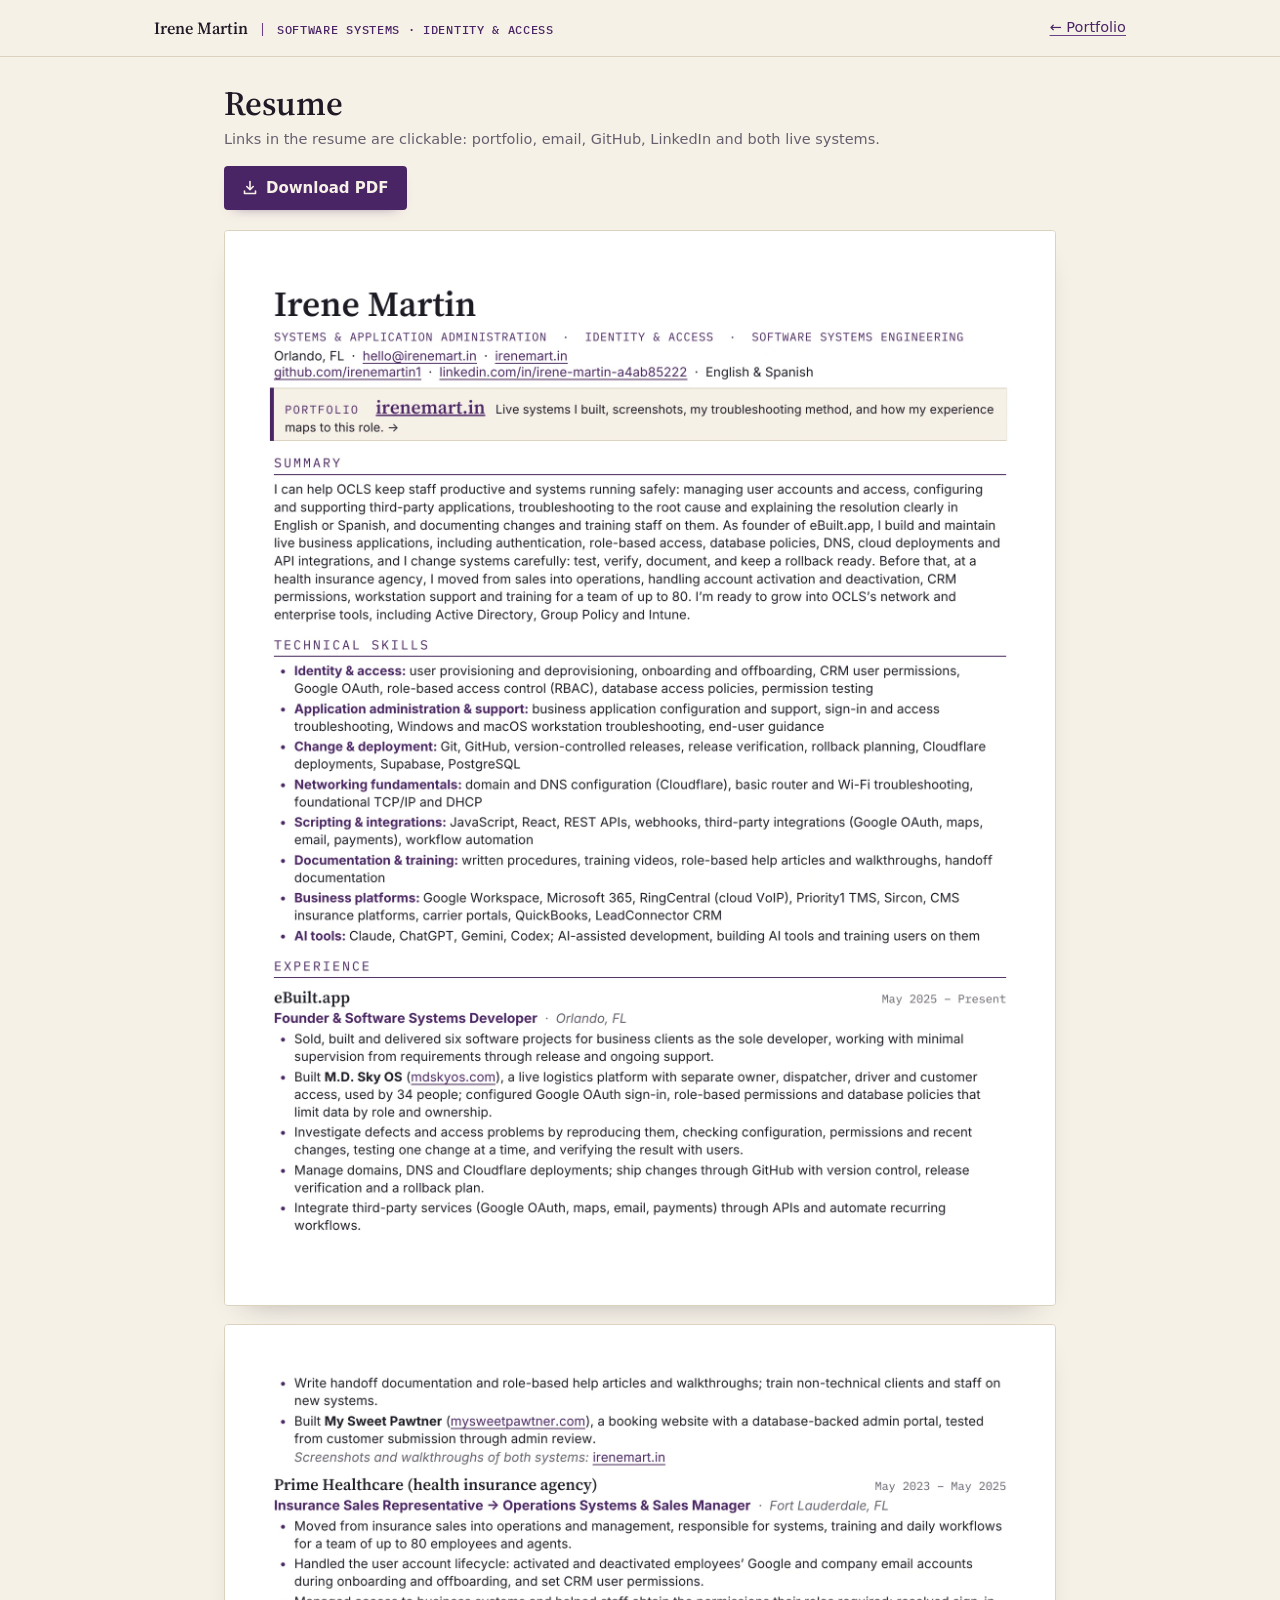
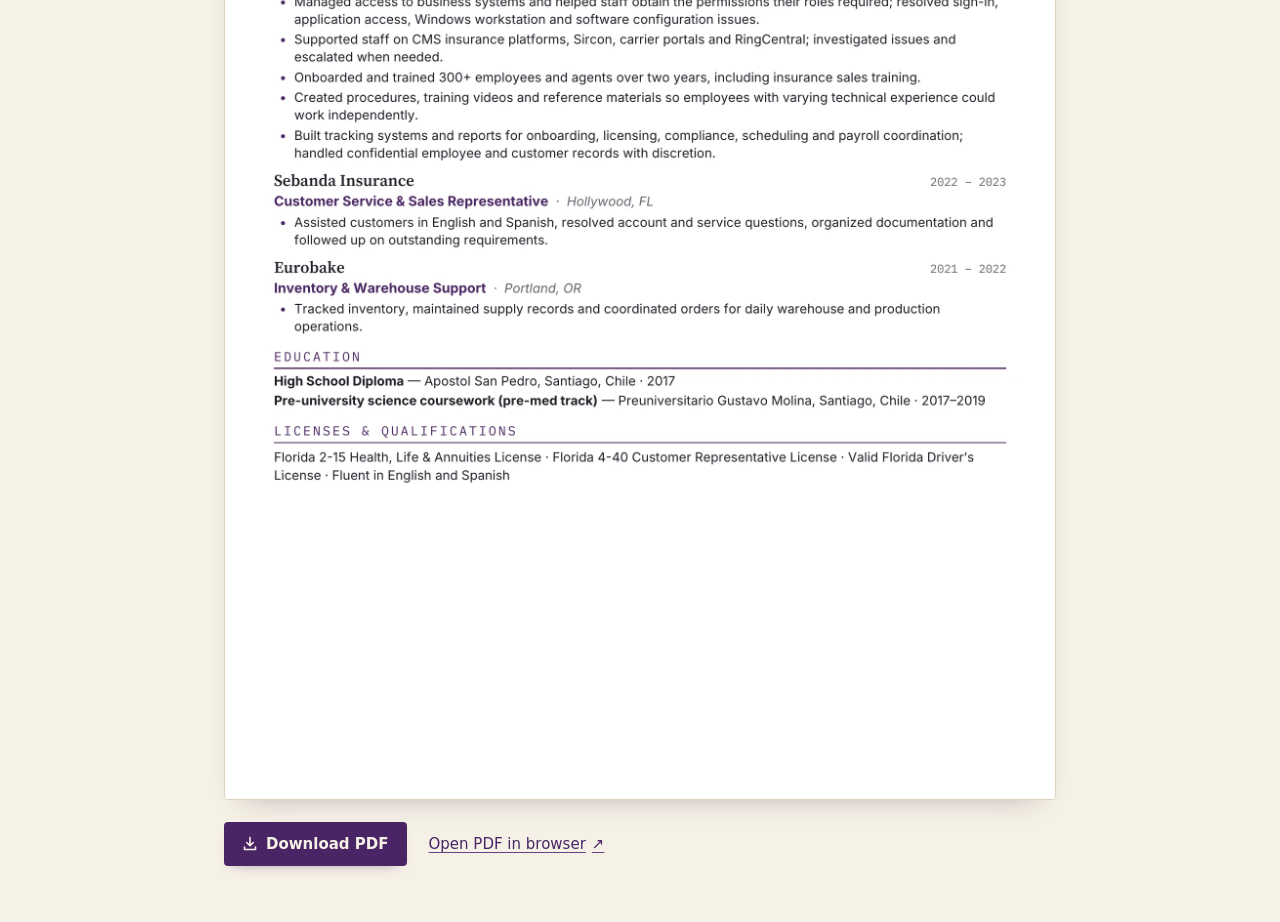
==== commit 60a4379d: "Resume page: clickable links over page images; whole portfolio box clickable in PDF Co-Authored-By: " ====
--- a/resume/index.html
+++ b/resume/index.html
@@ -8,7 +8,7 @@
   <meta name="theme-color" content="#f7f1e5">
   <link rel="canonical" href="https://irenemart.in/resume/">
   <link rel="icon" href="/favicon.svg" type="image/svg+xml">
-  <link rel="stylesheet" href="/assets/styles.css?v=30">
+  <link rel="stylesheet" href="/assets/styles.css?v=31">
 </head>
 <body class="resume-page">
 <a class="skip" href="#main">Skip to content</a>
@@ -20,14 +20,14 @@
 </header>
 <main id="main" class="wrap resume">
   <div class="resume__bar">
-    <h1 class="resume__title">Resume</h1>
-    <a class="btn btn--resume" href="/resume/Irene-Martin-Resume.pdf" download="Irene-Martin-Resume.pdf" aria-label="Download Irene Martin's resume (PDF)"><svg class="ico" viewBox="0 0 16 16" aria-hidden="true" focusable="false"><path d="M8 1.5v8.2m0 0L4.8 6.5M8 9.7l3.2-3.2M2.5 11v2.5h11V11" fill="none" stroke="currentColor" stroke-width="1.6" stroke-linecap="round" stroke-linejoin="round"/></svg>Download PDF</a>
+    <div><h1 class="resume__title">Resume</h1><p class="section__note">Links in the resume are clickable: portfolio, email, GitHub, LinkedIn and both live systems.</p></div>
+    <a class="btn btn--resume" href="/resume/Irene-Martin-Resume-2026-10-25.pdf" download="Irene-Martin-Resume.pdf" aria-label="Download Irene Martin's resume (PDF)"><svg class="ico" viewBox="0 0 16 16" aria-hidden="true" focusable="false"><path d="M8 1.5v8.2m0 0L4.8 6.5M8 9.7l3.2-3.2M2.5 11v2.5h11V11" fill="none" stroke="currentColor" stroke-width="1.6" stroke-linecap="round" stroke-linejoin="round"/></svg>Download PDF</a>
   </div>
   <div class="resume__pages">
-    <picture><source type="image/webp" srcset="/resume/page-1.webp"><img class="resume__page" src="/resume/page-1.png" width="1700" height="2200" alt="Irene Martin resume, page 1 of 2: contact details, portfolio link, summary, technical skills, and experience at eBuilt.app. Download the PDF for selectable text."></picture>
-    <picture><source type="image/webp" srcset="/resume/page-2.webp"><img class="resume__page" src="/resume/page-2.png" width="1700" height="2200" loading="lazy" alt="Irene Martin resume, page 2 of 2. Download the PDF for selectable text."></picture>
+    <div class="resume__sheet"><picture><source type="image/webp" srcset="/resume/v4-page-1.webp"><img class="resume__page" src="/resume/v4-page-1.png" width="1700" height="2200" alt="Irene Martin resume, page 1 of 2: contact details, portfolio link, summary, technical skills, and experience at eBuilt.app. Download the PDF for selectable text."></picture><a class="resume__hot rh1" href="https://irenemart.in/" target="_blank" rel="noopener" aria-label="Open irenemart.in"></a><a class="resume__hot rh2" href="https://irenemart.in/" target="_blank" rel="noopener" aria-label="Open irenemart.in"></a><a class="resume__hot rh3" href="https://irenemart.in/" target="_blank" rel="noopener" aria-label="Open irenemart.in"></a><a class="resume__hot rh4" href="mailto:hello@irenemart.in" aria-label="Email hello@irenemart.in"></a><a class="resume__hot rh5" href="https://mdskyos.com/" target="_blank" rel="noopener" aria-label="Open mdskyos.com"></a><a class="resume__hot rh6" href="https://www.linkedin.com/in/irene-martin-a4ab85222" target="_blank" rel="noopener" aria-label="Open www.linkedin.com/in/irene-martin-a4ab85222"></a><a class="resume__hot rh7" href="https://github.com/irenemartin1" target="_blank" rel="noopener" aria-label="Open github.com/irenemartin1"></a><a class="resume__hot rh8" href="https://irenemart.in/" target="_blank" rel="noopener" aria-label="Open irenemart.in"></a></div>
+    <div class="resume__sheet"><picture><source type="image/webp" srcset="/resume/v4-page-2.webp"><img class="resume__page" src="/resume/v4-page-2.png" width="1700" height="2200" loading="lazy" alt="Irene Martin resume, page 2 of 2. Download the PDF for selectable text."></picture><a class="resume__hot rh9" href="https://irenemart.in/#systems" target="_blank" rel="noopener" aria-label="Open irenemart.in/#systems"></a><a class="resume__hot rh10" href="https://mysweetpawtner.com/" target="_blank" rel="noopener" aria-label="Open mysweetpawtner.com"></a></div>
   </div>
-  <p class="resume__foot"><a class="btn btn--resume" href="/resume/Irene-Martin-Resume.pdf" download="Irene-Martin-Resume.pdf" aria-label="Download Irene Martin's resume (PDF)"><svg class="ico" viewBox="0 0 16 16" aria-hidden="true" focusable="false"><path d="M8 1.5v8.2m0 0L4.8 6.5M8 9.7l3.2-3.2M2.5 11v2.5h11V11" fill="none" stroke="currentColor" stroke-width="1.6" stroke-linecap="round" stroke-linejoin="round"/></svg>Download PDF</a> <a class="textlink" href="/resume/Irene-Martin-Resume.pdf" target="_blank" rel="noopener">Open PDF in browser<span class="sr-only"> (opens in new tab)</span> ↗</a></p>
+  <p class="resume__foot"><a class="btn btn--resume" href="/resume/Irene-Martin-Resume-2026-10-25.pdf" download="Irene-Martin-Resume.pdf" aria-label="Download Irene Martin's resume (PDF)"><svg class="ico" viewBox="0 0 16 16" aria-hidden="true" focusable="false"><path d="M8 1.5v8.2m0 0L4.8 6.5M8 9.7l3.2-3.2M2.5 11v2.5h11V11" fill="none" stroke="currentColor" stroke-width="1.6" stroke-linecap="round" stroke-linejoin="round"/></svg>Download PDF</a> <a class="textlink" href="/resume/Irene-Martin-Resume-2026-10-25.pdf" target="_blank" rel="noopener">Open PDF in browser<span class="sr-only"> (opens in new tab)</span> ↗</a></p>
 </main>
 </body>
 </html>
--- a/assets/styles.css
+++ b/assets/styles.css
@@ -425,3 +425,19 @@
 .fit__next dd { color: var(--muted); font-style: normal; }
 .fit__next dt { color: var(--ink-2); }
 @media (max-width: 440px) { .hide-sm { display: none; } }
+/* v31: clickable links on the resume page images */
+.resume__sheet { position: relative; }
+.resume__hot { position: absolute; display: block; border-radius: 3px; min-height: 14px; }
+.resume__hot:hover { background: rgba(107, 63, 136, .14); }
+.resume__hot:focus-visible { outline: 2px solid var(--plum-2); outline-offset: 2px; }
+@media (hover: none) { .resume__hot { margin: -6px -4px; padding: 6px 4px; box-sizing: content-box; } }
+.rh1 { left: 7.19%; top: 17.6%; width: 13.78%; height: 1.38%; }
+.rh2 { left: 31.34%; top: 15.18%; width: 64.17%; height: 2.42%; }
+.rh3 { left: 18.15%; top: 15.18%; width: 13.2%; height: 2.42%; }
+.rh4 { left: 16.57%; top: 10.88%; width: 13.77%; height: 1.45%; }
+.rh5 { left: 22.37%; top: 77.89%; width: 10.24%; height: 1.64%; }
+.rh6 { left: 25.82%; top: 12.4%; width: 29.89%; height: 1.45%; }
+.rh7 { left: 5.88%; top: 12.4%; width: 17.76%; height: 1.45%; }
+.rh8 { left: 32.52%; top: 10.88%; width: 8.76%; height: 1.45%; }
+.rh9 { left: 44.3%; top: 11.59%; width: 8.76%; height: 1.45%; }
+.rh10 { left: 27.16%; top: 8.07%; width: 16.28%; height: 1.64%; }
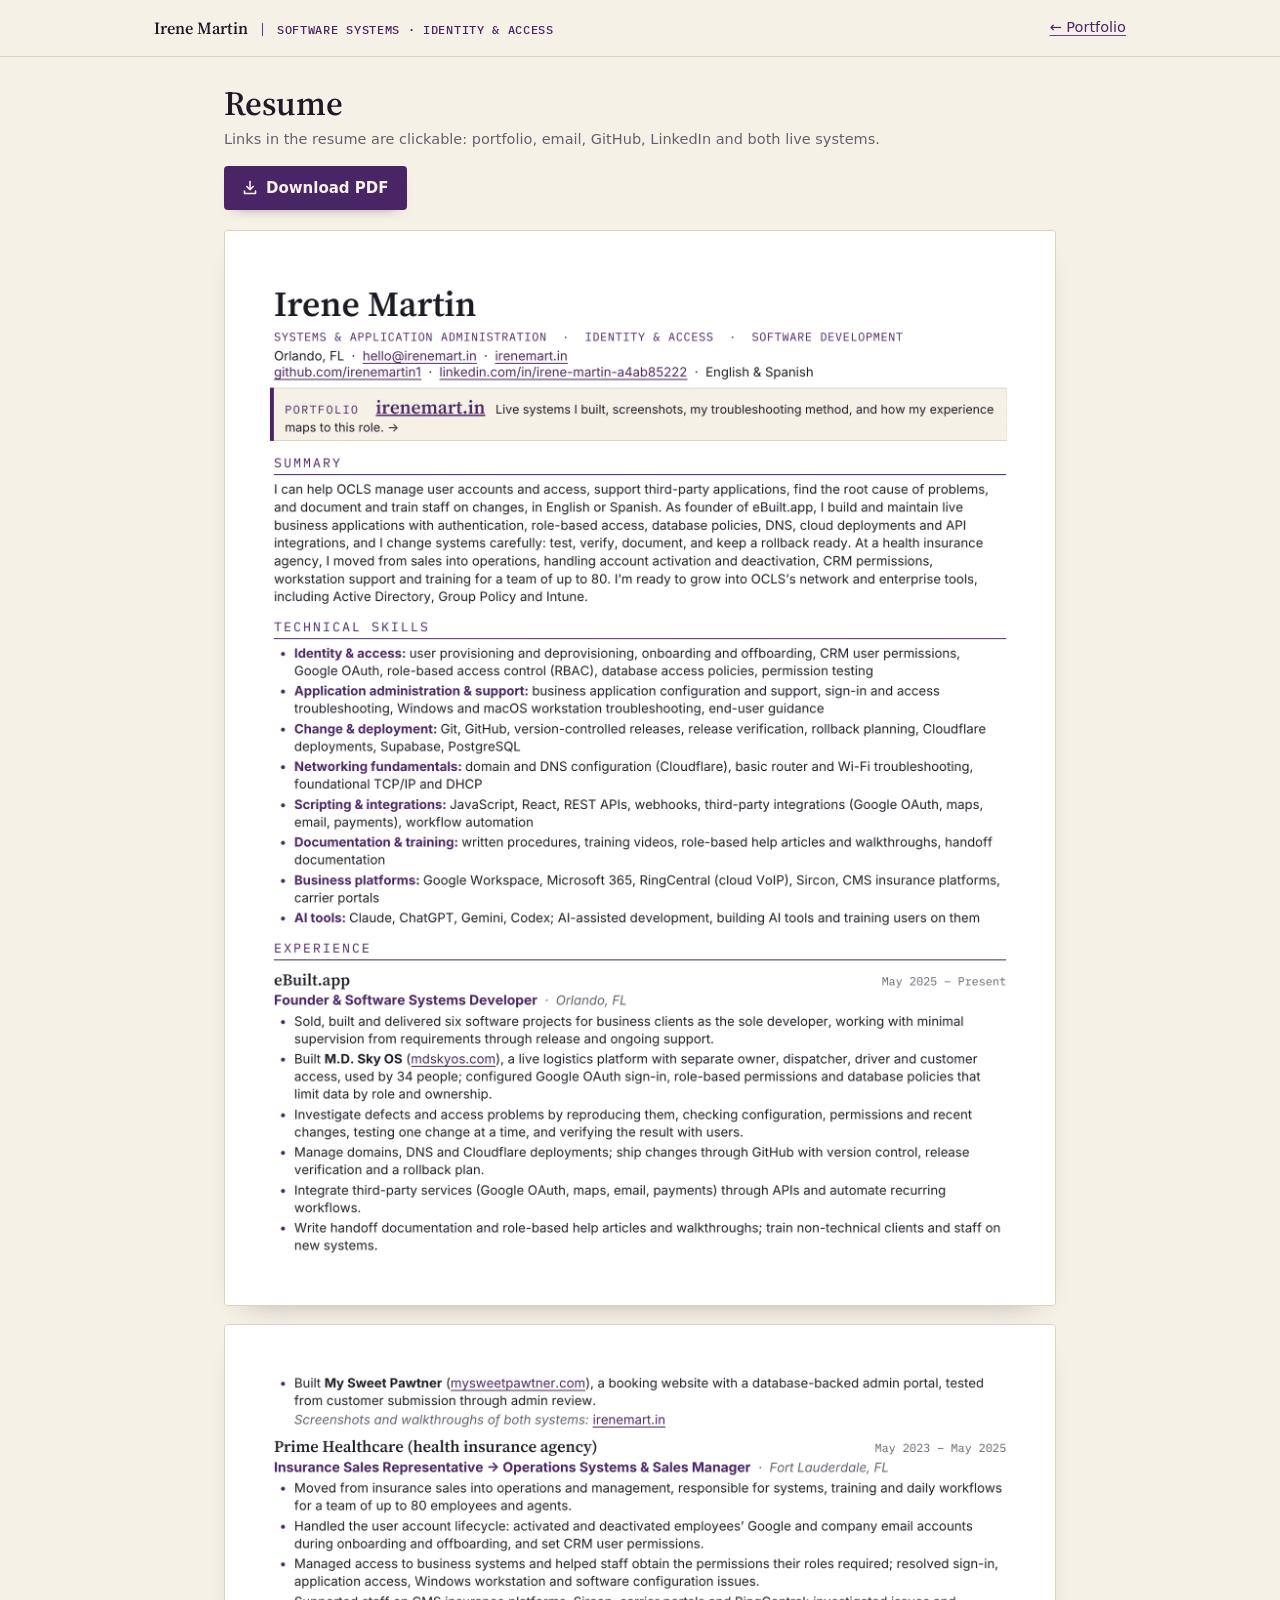
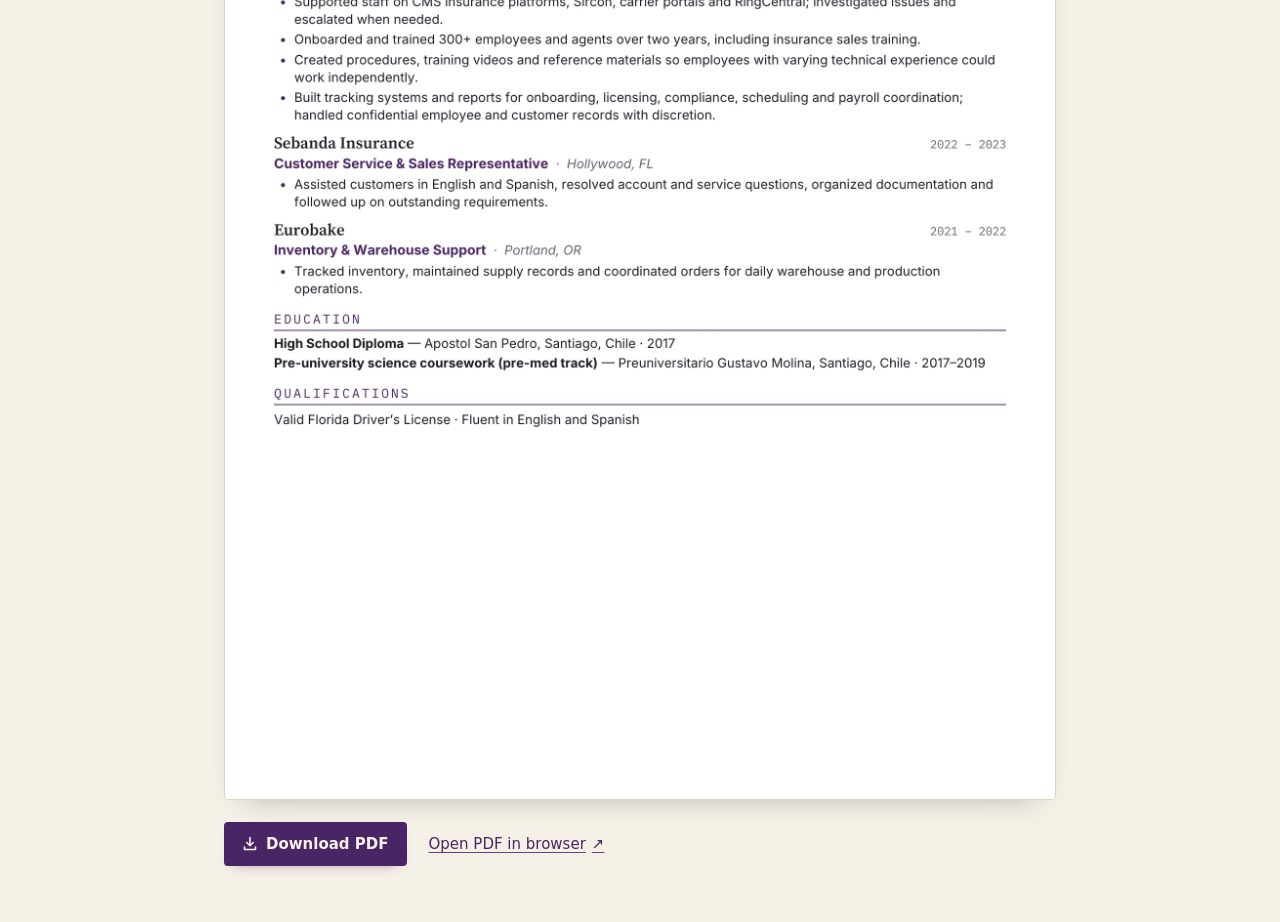
==== commit ee458d6b: "Resume: shorter summary, Software Development in header, trimmed filler; site copy and link hotspots" ====
--- a/resume/index.html
+++ b/resume/index.html
@@ -8,7 +8,7 @@
   <meta name="theme-color" content="#f7f1e5">
   <link rel="canonical" href="https://irenemart.in/resume/">
   <link rel="icon" href="/favicon.svg" type="image/svg+xml">
-  <link rel="stylesheet" href="/assets/styles.css?v=31">
+  <link rel="stylesheet" href="/assets/styles.css?v=32">
 </head>
 <body class="resume-page">
 <a class="skip" href="#main">Skip to content</a>
@@ -21,13 +21,13 @@
 <main id="main" class="wrap resume">
   <div class="resume__bar">
     <div><h1 class="resume__title">Resume</h1><p class="section__note">Links in the resume are clickable: portfolio, email, GitHub, LinkedIn and both live systems.</p></div>
-    <a class="btn btn--resume" href="/resume/Irene-Martin-Resume-2026-10-25.pdf" download="Irene-Martin-Resume.pdf" aria-label="Download Irene Martin's resume (PDF)"><svg class="ico" viewBox="0 0 16 16" aria-hidden="true" focusable="false"><path d="M8 1.5v8.2m0 0L4.8 6.5M8 9.7l3.2-3.2M2.5 11v2.5h11V11" fill="none" stroke="currentColor" stroke-width="1.6" stroke-linecap="round" stroke-linejoin="round"/></svg>Download PDF</a>
+    <a class="btn btn--resume" href="/resume/Irene-Martin-Resume-2026-10-25b.pdf" download="Irene-Martin-Resume.pdf" aria-label="Download Irene Martin's resume (PDF)"><svg class="ico" viewBox="0 0 16 16" aria-hidden="true" focusable="false"><path d="M8 1.5v8.2m0 0L4.8 6.5M8 9.7l3.2-3.2M2.5 11v2.5h11V11" fill="none" stroke="currentColor" stroke-width="1.6" stroke-linecap="round" stroke-linejoin="round"/></svg>Download PDF</a>
   </div>
   <div class="resume__pages">
-    <div class="resume__sheet"><picture><source type="image/webp" srcset="/resume/v4-page-1.webp"><img class="resume__page" src="/resume/v4-page-1.png" width="1700" height="2200" alt="Irene Martin resume, page 1 of 2: contact details, portfolio link, summary, technical skills, and experience at eBuilt.app. Download the PDF for selectable text."></picture><a class="resume__hot rh1" href="https://irenemart.in/" target="_blank" rel="noopener" aria-label="Open irenemart.in"></a><a class="resume__hot rh2" href="https://irenemart.in/" target="_blank" rel="noopener" aria-label="Open irenemart.in"></a><a class="resume__hot rh3" href="https://irenemart.in/" target="_blank" rel="noopener" aria-label="Open irenemart.in"></a><a class="resume__hot rh4" href="mailto:hello@irenemart.in" aria-label="Email hello@irenemart.in"></a><a class="resume__hot rh5" href="https://mdskyos.com/" target="_blank" rel="noopener" aria-label="Open mdskyos.com"></a><a class="resume__hot rh6" href="https://www.linkedin.com/in/irene-martin-a4ab85222" target="_blank" rel="noopener" aria-label="Open www.linkedin.com/in/irene-martin-a4ab85222"></a><a class="resume__hot rh7" href="https://github.com/irenemartin1" target="_blank" rel="noopener" aria-label="Open github.com/irenemartin1"></a><a class="resume__hot rh8" href="https://irenemart.in/" target="_blank" rel="noopener" aria-label="Open irenemart.in"></a></div>
-    <div class="resume__sheet"><picture><source type="image/webp" srcset="/resume/v4-page-2.webp"><img class="resume__page" src="/resume/v4-page-2.png" width="1700" height="2200" loading="lazy" alt="Irene Martin resume, page 2 of 2. Download the PDF for selectable text."></picture><a class="resume__hot rh9" href="https://irenemart.in/#systems" target="_blank" rel="noopener" aria-label="Open irenemart.in/#systems"></a><a class="resume__hot rh10" href="https://mysweetpawtner.com/" target="_blank" rel="noopener" aria-label="Open mysweetpawtner.com"></a></div>
+    <div class="resume__sheet"><picture><source type="image/webp" srcset="/resume/v5-page-1.webp"><img class="resume__page" src="/resume/v5-page-1.png" width="1700" height="2200" alt="Irene Martin resume, page 1 of 2: contact details, portfolio link, summary, technical skills, and experience at eBuilt.app. Download the PDF for selectable text."></picture><a class="resume__hot rh1" href="https://irenemart.in/" target="_blank" rel="noopener" aria-label="Open irenemart.in"></a><a class="resume__hot rh2" href="https://irenemart.in/" target="_blank" rel="noopener" aria-label="Open irenemart.in"></a><a class="resume__hot rh3" href="https://irenemart.in/" target="_blank" rel="noopener" aria-label="Open irenemart.in"></a><a class="resume__hot rh4" href="mailto:hello@irenemart.in" aria-label="Email hello@irenemart.in"></a><a class="resume__hot rh5" href="https://mdskyos.com/" target="_blank" rel="noopener" aria-label="Open mdskyos.com"></a><a class="resume__hot rh6" href="https://www.linkedin.com/in/irene-martin-a4ab85222" target="_blank" rel="noopener" aria-label="Open www.linkedin.com/in/irene-martin-a4ab85222"></a><a class="resume__hot rh7" href="https://github.com/irenemartin1" target="_blank" rel="noopener" aria-label="Open github.com/irenemartin1"></a><a class="resume__hot rh8" href="https://irenemart.in/" target="_blank" rel="noopener" aria-label="Open irenemart.in"></a></div>
+    <div class="resume__sheet"><picture><source type="image/webp" srcset="/resume/v5-page-2.webp"><img class="resume__page" src="/resume/v5-page-2.png" width="1700" height="2200" loading="lazy" alt="Irene Martin resume, page 2 of 2. Download the PDF for selectable text."></picture><a class="resume__hot rh9" href="https://irenemart.in/#systems" target="_blank" rel="noopener" aria-label="Open irenemart.in/#systems"></a><a class="resume__hot rh10" href="https://mysweetpawtner.com/" target="_blank" rel="noopener" aria-label="Open mysweetpawtner.com"></a></div>
   </div>
-  <p class="resume__foot"><a class="btn btn--resume" href="/resume/Irene-Martin-Resume-2026-10-25.pdf" download="Irene-Martin-Resume.pdf" aria-label="Download Irene Martin's resume (PDF)"><svg class="ico" viewBox="0 0 16 16" aria-hidden="true" focusable="false"><path d="M8 1.5v8.2m0 0L4.8 6.5M8 9.7l3.2-3.2M2.5 11v2.5h11V11" fill="none" stroke="currentColor" stroke-width="1.6" stroke-linecap="round" stroke-linejoin="round"/></svg>Download PDF</a> <a class="textlink" href="/resume/Irene-Martin-Resume-2026-10-25.pdf" target="_blank" rel="noopener">Open PDF in browser<span class="sr-only"> (opens in new tab)</span> ↗</a></p>
+  <p class="resume__foot"><a class="btn btn--resume" href="/resume/Irene-Martin-Resume-2026-10-25b.pdf" download="Irene-Martin-Resume.pdf" aria-label="Download Irene Martin's resume (PDF)"><svg class="ico" viewBox="0 0 16 16" aria-hidden="true" focusable="false"><path d="M8 1.5v8.2m0 0L4.8 6.5M8 9.7l3.2-3.2M2.5 11v2.5h11V11" fill="none" stroke="currentColor" stroke-width="1.6" stroke-linecap="round" stroke-linejoin="round"/></svg>Download PDF</a> <a class="textlink" href="/resume/Irene-Martin-Resume-2026-10-25b.pdf" target="_blank" rel="noopener">Open PDF in browser<span class="sr-only"> (opens in new tab)</span> ↗</a></p>
 </main>
 </body>
 </html>
--- a/assets/styles.css
+++ b/assets/styles.css
@@ -435,9 +435,9 @@
 .rh2 { left: 31.34%; top: 15.18%; width: 64.17%; height: 2.42%; }
 .rh3 { left: 18.15%; top: 15.18%; width: 13.2%; height: 2.42%; }
 .rh4 { left: 16.57%; top: 10.88%; width: 13.77%; height: 1.45%; }
-.rh5 { left: 22.37%; top: 77.89%; width: 10.24%; height: 1.64%; }
+.rh5 { left: 22.37%; top: 76.22%; width: 10.24%; height: 1.64%; }
 .rh6 { left: 25.82%; top: 12.4%; width: 29.89%; height: 1.45%; }
 .rh7 { left: 5.88%; top: 12.4%; width: 17.76%; height: 1.45%; }
 .rh8 { left: 32.52%; top: 10.88%; width: 8.76%; height: 1.45%; }
-.rh9 { left: 44.3%; top: 11.59%; width: 8.76%; height: 1.45%; }
-.rh10 { left: 27.16%; top: 8.07%; width: 16.28%; height: 1.64%; }
+.rh9 { left: 44.3%; top: 8.07%; width: 8.76%; height: 1.45%; }
+.rh10 { left: 27.16%; top: 4.55%; width: 16.28%; height: 1.64%; }
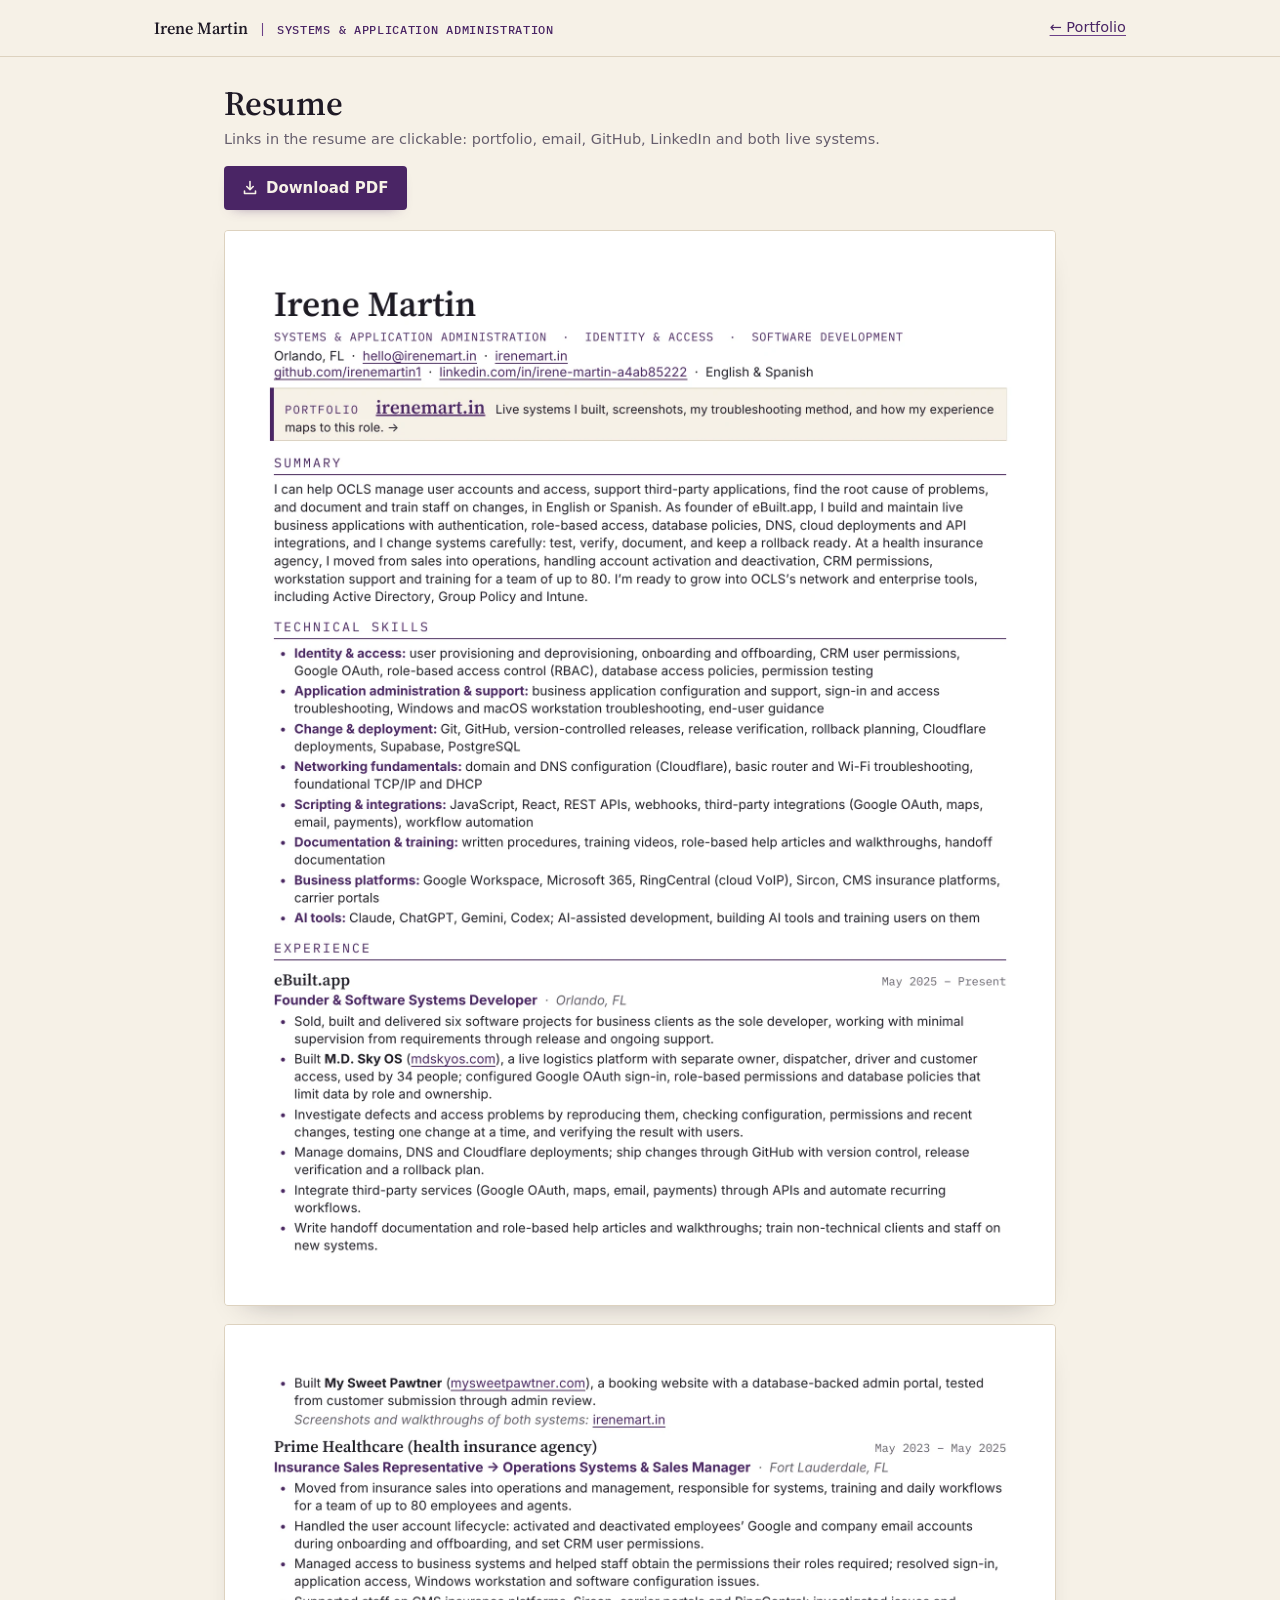
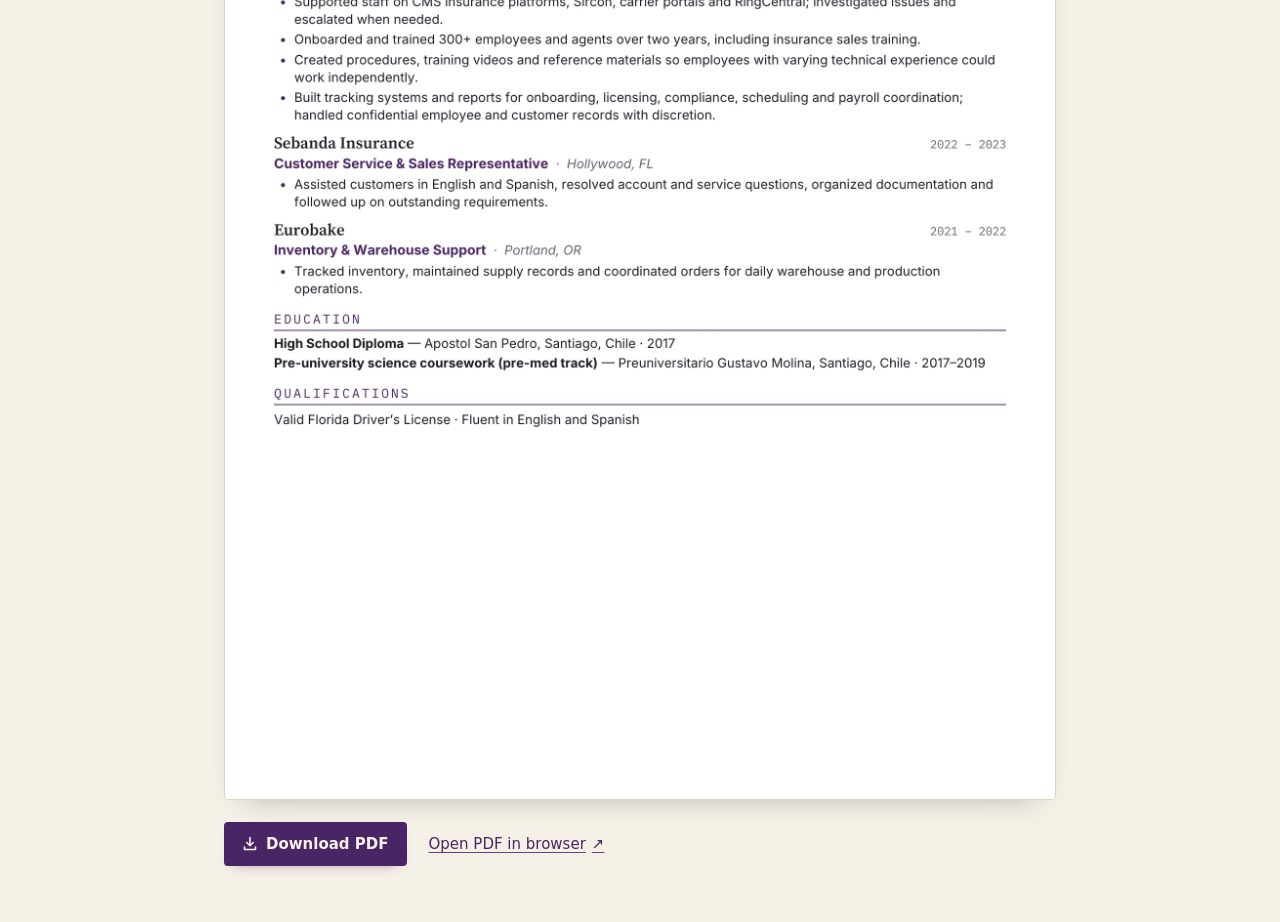
==== commit 04bf4083: "Site wording matches resume: Systems & Application Administration title, OCLS-focused hero, trimmed " ====
--- a/resume/index.html
+++ b/resume/index.html
@@ -8,13 +8,13 @@
   <meta name="theme-color" content="#f7f1e5">
   <link rel="canonical" href="https://irenemart.in/resume/">
   <link rel="icon" href="/favicon.svg" type="image/svg+xml">
-  <link rel="stylesheet" href="/assets/styles.css?v=32">
+  <link rel="stylesheet" href="/assets/styles.css?v=33">
 </head>
 <body class="resume-page">
 <a class="skip" href="#main">Skip to content</a>
 <header class="topbar">
   <div class="wrap topbar__inner">
-    <a class="brand" href="/" aria-label="Irene Martin, Software Systems, Identity and Access — back to portfolio"><span class="brand__name">Irene Martin</span><span class="brand__sep" aria-hidden="true">|</span><span class="brand__role"><span class="hide-sm">Software </span>Systems · Identity &amp; Access</span></a>
+    <a class="brand" href="/" aria-label="Irene Martin, Irene Martin, Systems and Application Administration — back to portfolio"><span class="brand__name">Irene Martin</span><span class="brand__sep" aria-hidden="true">|</span><span class="brand__role"><span class="hide-sm">Systems &amp; Application Administration</span><span class="show-sm">Systems &amp; App Admin</span></span></a>
     <a class="textlink resume-back" href="/">← Portfolio</a>
   </div>
 </header>
--- a/assets/styles.css
+++ b/assets/styles.css
@@ -441,3 +441,5 @@
 .rh8 { left: 32.52%; top: 10.88%; width: 8.76%; height: 1.45%; }
 .rh9 { left: 44.3%; top: 8.07%; width: 8.76%; height: 1.45%; }
 .rh10 { left: 27.16%; top: 4.55%; width: 16.28%; height: 1.64%; }
+.show-sm { display: none; }
+@media (max-width: 440px) { .show-sm { display: inline; } }
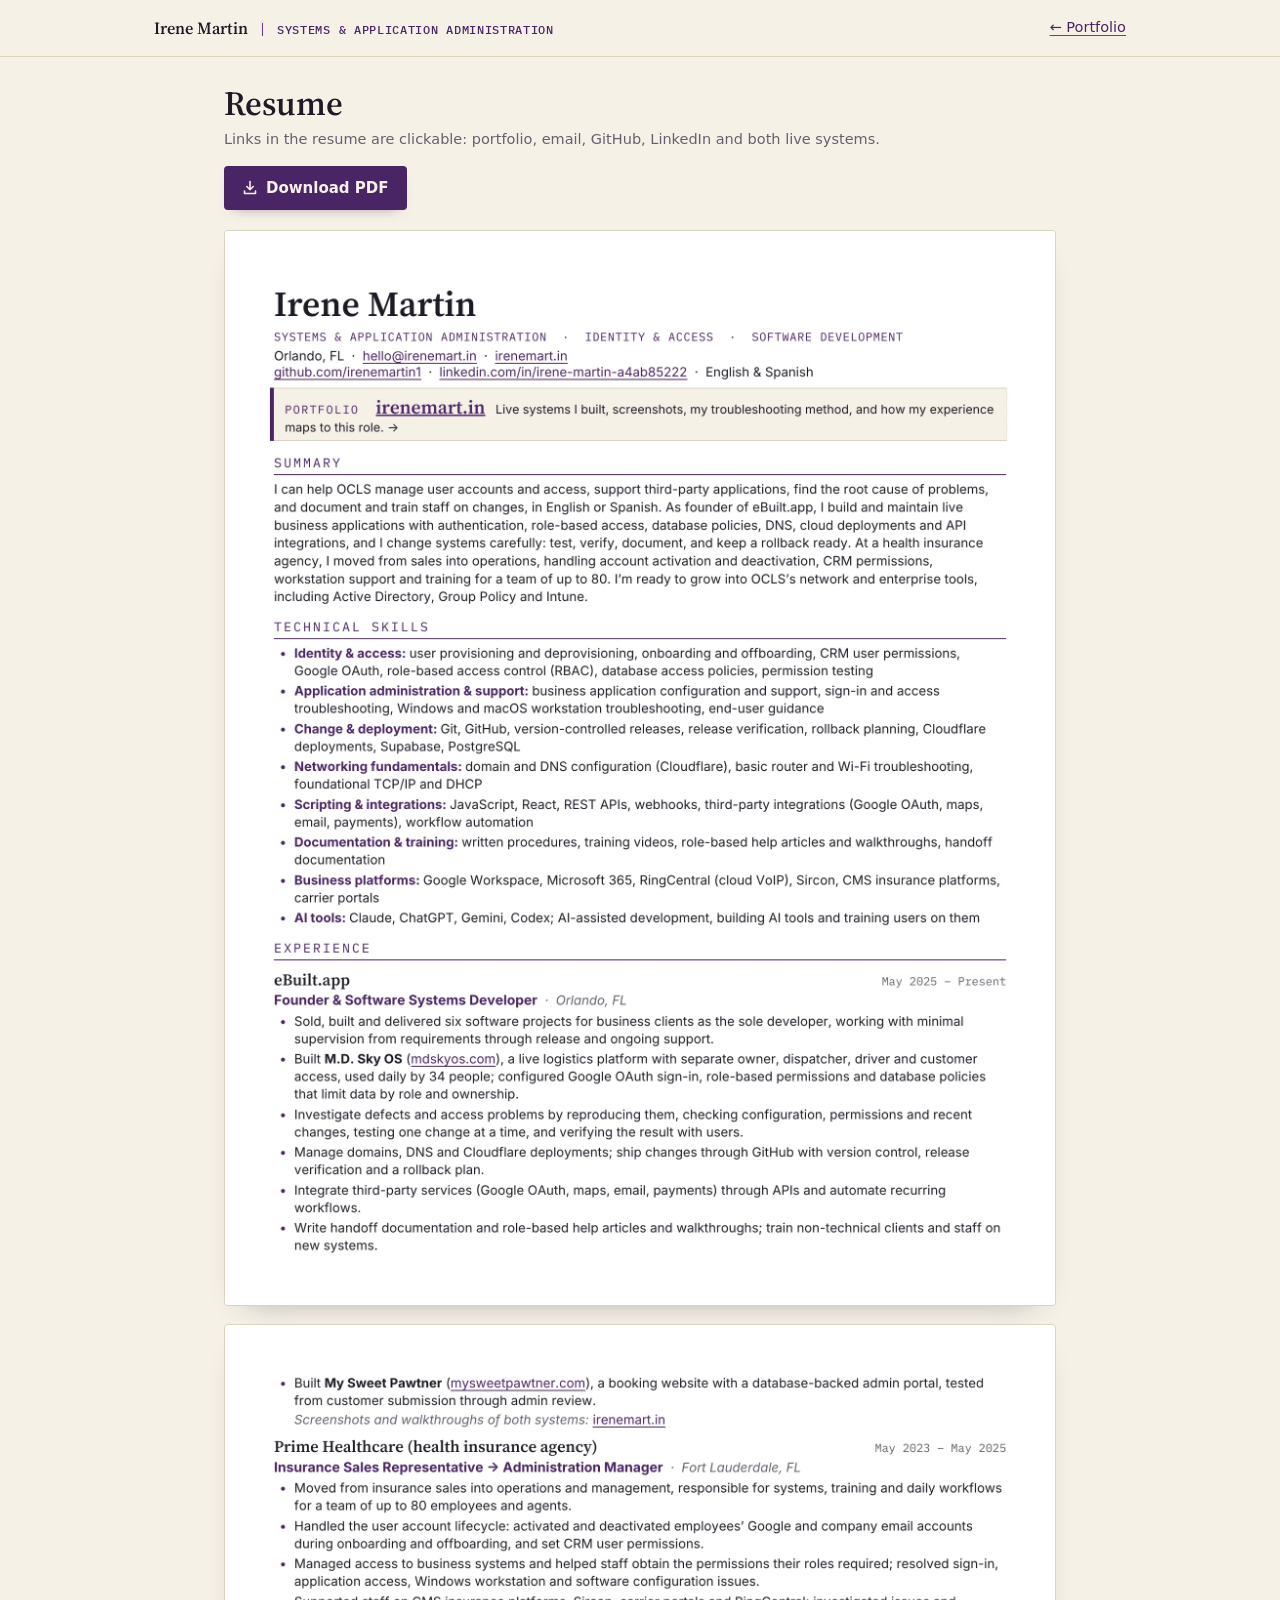
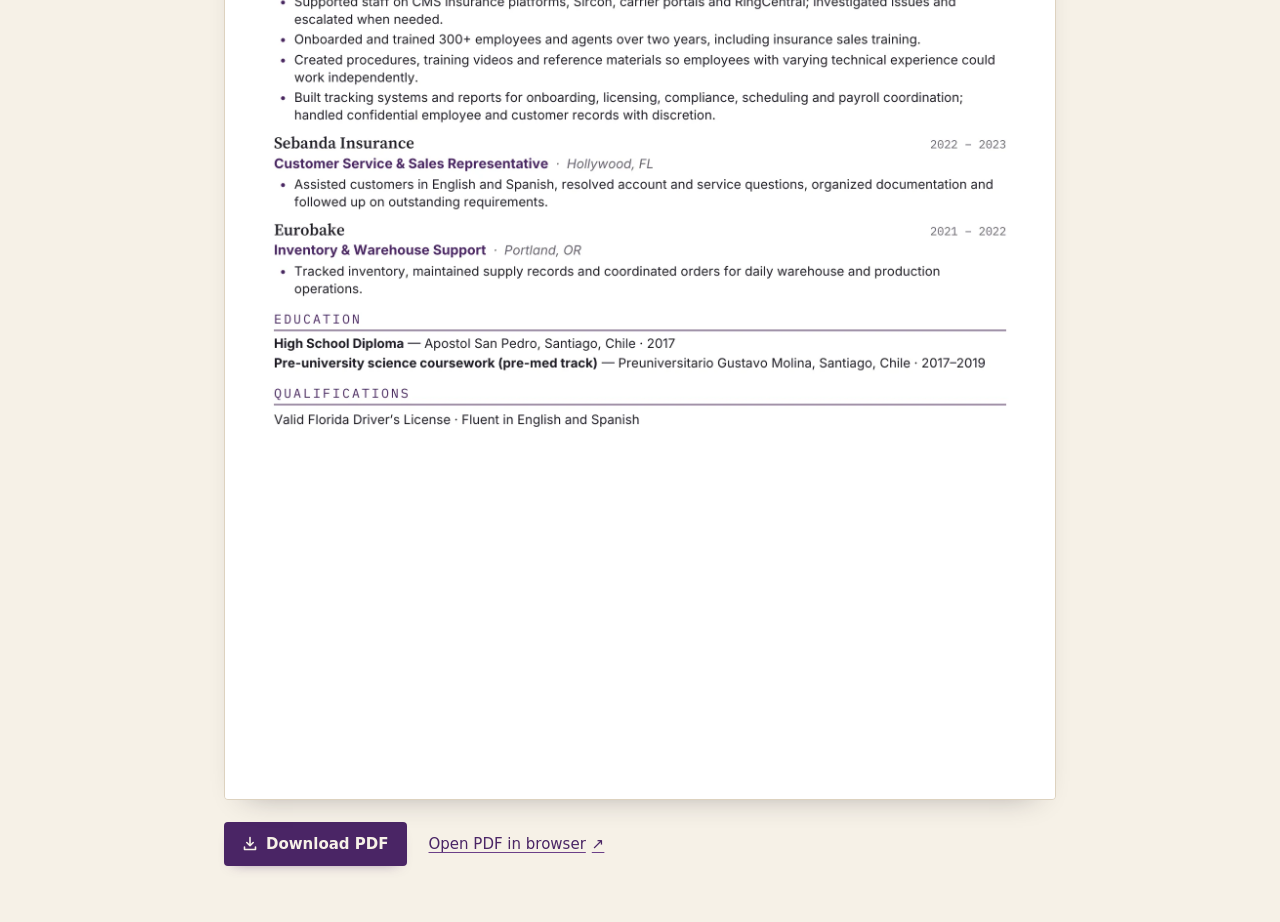
==== commit 9ec390ba: "Prime title: Administration Manager; M.D. Sky daily users; new resume version on site Co-Authored-By" ====
--- a/resume/index.html
+++ b/resume/index.html
@@ -8,7 +8,7 @@
   <meta name="theme-color" content="#f7f1e5">
   <link rel="canonical" href="https://irenemart.in/resume/">
   <link rel="icon" href="/favicon.svg" type="image/svg+xml">
-  <link rel="stylesheet" href="/assets/styles.css?v=33">
+  <link rel="stylesheet" href="/assets/styles.css?v=r6">
 </head>
 <body class="resume-page">
 <a class="skip" href="#main">Skip to content</a>
@@ -21,13 +21,13 @@
 <main id="main" class="wrap resume">
   <div class="resume__bar">
     <div><h1 class="resume__title">Resume</h1><p class="section__note">Links in the resume are clickable: portfolio, email, GitHub, LinkedIn and both live systems.</p></div>
-    <a class="btn btn--resume" href="/resume/Irene-Martin-Resume-2026-10-25b.pdf" download="Irene-Martin-Resume.pdf" aria-label="Download Irene Martin's resume (PDF)"><svg class="ico" viewBox="0 0 16 16" aria-hidden="true" focusable="false"><path d="M8 1.5v8.2m0 0L4.8 6.5M8 9.7l3.2-3.2M2.5 11v2.5h11V11" fill="none" stroke="currentColor" stroke-width="1.6" stroke-linecap="round" stroke-linejoin="round"/></svg>Download PDF</a>
+    <a class="btn btn--resume" href="/resume/Irene-Martin-Resume-r6.pdf" download="Irene-Martin-Resume.pdf" aria-label="Download Irene Martin's resume (PDF)"><svg class="ico" viewBox="0 0 16 16" aria-hidden="true" focusable="false"><path d="M8 1.5v8.2m0 0L4.8 6.5M8 9.7l3.2-3.2M2.5 11v2.5h11V11" fill="none" stroke="currentColor" stroke-width="1.6" stroke-linecap="round" stroke-linejoin="round"/></svg>Download PDF</a>
   </div>
   <div class="resume__pages">
-    <div class="resume__sheet"><picture><source type="image/webp" srcset="/resume/v5-page-1.webp"><img class="resume__page" src="/resume/v5-page-1.png" width="1700" height="2200" alt="Irene Martin resume, page 1 of 2: contact details, portfolio link, summary, technical skills, and experience at eBuilt.app. Download the PDF for selectable text."></picture><a class="resume__hot rh1" href="https://irenemart.in/" target="_blank" rel="noopener" aria-label="Open irenemart.in"></a><a class="resume__hot rh2" href="https://irenemart.in/" target="_blank" rel="noopener" aria-label="Open irenemart.in"></a><a class="resume__hot rh3" href="https://irenemart.in/" target="_blank" rel="noopener" aria-label="Open irenemart.in"></a><a class="resume__hot rh4" href="mailto:hello@irenemart.in" aria-label="Email hello@irenemart.in"></a><a class="resume__hot rh5" href="https://mdskyos.com/" target="_blank" rel="noopener" aria-label="Open mdskyos.com"></a><a class="resume__hot rh6" href="https://www.linkedin.com/in/irene-martin-a4ab85222" target="_blank" rel="noopener" aria-label="Open www.linkedin.com/in/irene-martin-a4ab85222"></a><a class="resume__hot rh7" href="https://github.com/irenemartin1" target="_blank" rel="noopener" aria-label="Open github.com/irenemartin1"></a><a class="resume__hot rh8" href="https://irenemart.in/" target="_blank" rel="noopener" aria-label="Open irenemart.in"></a></div>
-    <div class="resume__sheet"><picture><source type="image/webp" srcset="/resume/v5-page-2.webp"><img class="resume__page" src="/resume/v5-page-2.png" width="1700" height="2200" loading="lazy" alt="Irene Martin resume, page 2 of 2. Download the PDF for selectable text."></picture><a class="resume__hot rh9" href="https://irenemart.in/#systems" target="_blank" rel="noopener" aria-label="Open irenemart.in/#systems"></a><a class="resume__hot rh10" href="https://mysweetpawtner.com/" target="_blank" rel="noopener" aria-label="Open mysweetpawtner.com"></a></div>
+    <div class="resume__sheet"><picture><source type="image/webp" srcset="/resume/r6-page-1.webp"><img class="resume__page" src="/resume/r6-page-1.png" width="1700" height="2200" alt="Irene Martin resume, page 1 of 2: contact details, portfolio link, summary, technical skills, and experience at eBuilt.app. Download the PDF for selectable text."></picture><a class="resume__hot rh1" href="https://irenemart.in/" target="_blank" rel="noopener" aria-label="Open irenemart.in"></a><a class="resume__hot rh2" href="https://irenemart.in/" target="_blank" rel="noopener" aria-label="Open irenemart.in"></a><a class="resume__hot rh3" href="https://irenemart.in/" target="_blank" rel="noopener" aria-label="Open irenemart.in"></a><a class="resume__hot rh4" href="mailto:hello@irenemart.in" aria-label="Email hello@irenemart.in"></a><a class="resume__hot rh5" href="https://mdskyos.com/" target="_blank" rel="noopener" aria-label="Open mdskyos.com"></a><a class="resume__hot rh6" href="https://www.linkedin.com/in/irene-martin-a4ab85222" target="_blank" rel="noopener" aria-label="Open www.linkedin.com/in/irene-martin-a4ab85222"></a><a class="resume__hot rh7" href="https://github.com/irenemartin1" target="_blank" rel="noopener" aria-label="Open github.com/irenemartin1"></a><a class="resume__hot rh8" href="https://irenemart.in/" target="_blank" rel="noopener" aria-label="Open irenemart.in"></a></div>
+    <div class="resume__sheet"><picture><source type="image/webp" srcset="/resume/r6-page-2.webp"><img class="resume__page" src="/resume/r6-page-2.png" width="1700" height="2200" loading="lazy" alt="Irene Martin resume, page 2 of 2. Download the PDF for selectable text."></picture><a class="resume__hot rh9" href="https://irenemart.in/#systems" target="_blank" rel="noopener" aria-label="Open irenemart.in/#systems"></a><a class="resume__hot rh10" href="https://mysweetpawtner.com/" target="_blank" rel="noopener" aria-label="Open mysweetpawtner.com"></a></div>
   </div>
-  <p class="resume__foot"><a class="btn btn--resume" href="/resume/Irene-Martin-Resume-2026-10-25b.pdf" download="Irene-Martin-Resume.pdf" aria-label="Download Irene Martin's resume (PDF)"><svg class="ico" viewBox="0 0 16 16" aria-hidden="true" focusable="false"><path d="M8 1.5v8.2m0 0L4.8 6.5M8 9.7l3.2-3.2M2.5 11v2.5h11V11" fill="none" stroke="currentColor" stroke-width="1.6" stroke-linecap="round" stroke-linejoin="round"/></svg>Download PDF</a> <a class="textlink" href="/resume/Irene-Martin-Resume-2026-10-25b.pdf" target="_blank" rel="noopener">Open PDF in browser<span class="sr-only"> (opens in new tab)</span> ↗</a></p>
+  <p class="resume__foot"><a class="btn btn--resume" href="/resume/Irene-Martin-Resume-r6.pdf" download="Irene-Martin-Resume.pdf" aria-label="Download Irene Martin's resume (PDF)"><svg class="ico" viewBox="0 0 16 16" aria-hidden="true" focusable="false"><path d="M8 1.5v8.2m0 0L4.8 6.5M8 9.7l3.2-3.2M2.5 11v2.5h11V11" fill="none" stroke="currentColor" stroke-width="1.6" stroke-linecap="round" stroke-linejoin="round"/></svg>Download PDF</a> <a class="textlink" href="/resume/Irene-Martin-Resume-r6.pdf" target="_blank" rel="noopener">Open PDF in browser<span class="sr-only"> (opens in new tab)</span> ↗</a></p>
 </main>
 </body>
 </html>
--- a/assets/styles.css
+++ b/assets/styles.css
@@ -431,6 +431,8 @@
 .resume__hot:hover { background: rgba(107, 63, 136, .14); }
 .resume__hot:focus-visible { outline: 2px solid var(--plum-2); outline-offset: 2px; }
 @media (hover: none) { .resume__hot { margin: -6px -4px; padding: 6px 4px; box-sizing: content-box; } }
+.show-sm { display: none; }
+@media (max-width: 440px) { .show-sm { display: inline; } }
 .rh1 { left: 7.19%; top: 17.6%; width: 13.78%; height: 1.38%; }
 .rh2 { left: 31.34%; top: 15.18%; width: 64.17%; height: 2.42%; }
 .rh3 { left: 18.15%; top: 15.18%; width: 13.2%; height: 2.42%; }
@@ -441,5 +443,3 @@
 .rh8 { left: 32.52%; top: 10.88%; width: 8.76%; height: 1.45%; }
 .rh9 { left: 44.3%; top: 8.07%; width: 8.76%; height: 1.45%; }
 .rh10 { left: 27.16%; top: 4.55%; width: 16.28%; height: 1.64%; }
-.show-sm { display: none; }
-@media (max-width: 440px) { .show-sm { display: inline; } }
